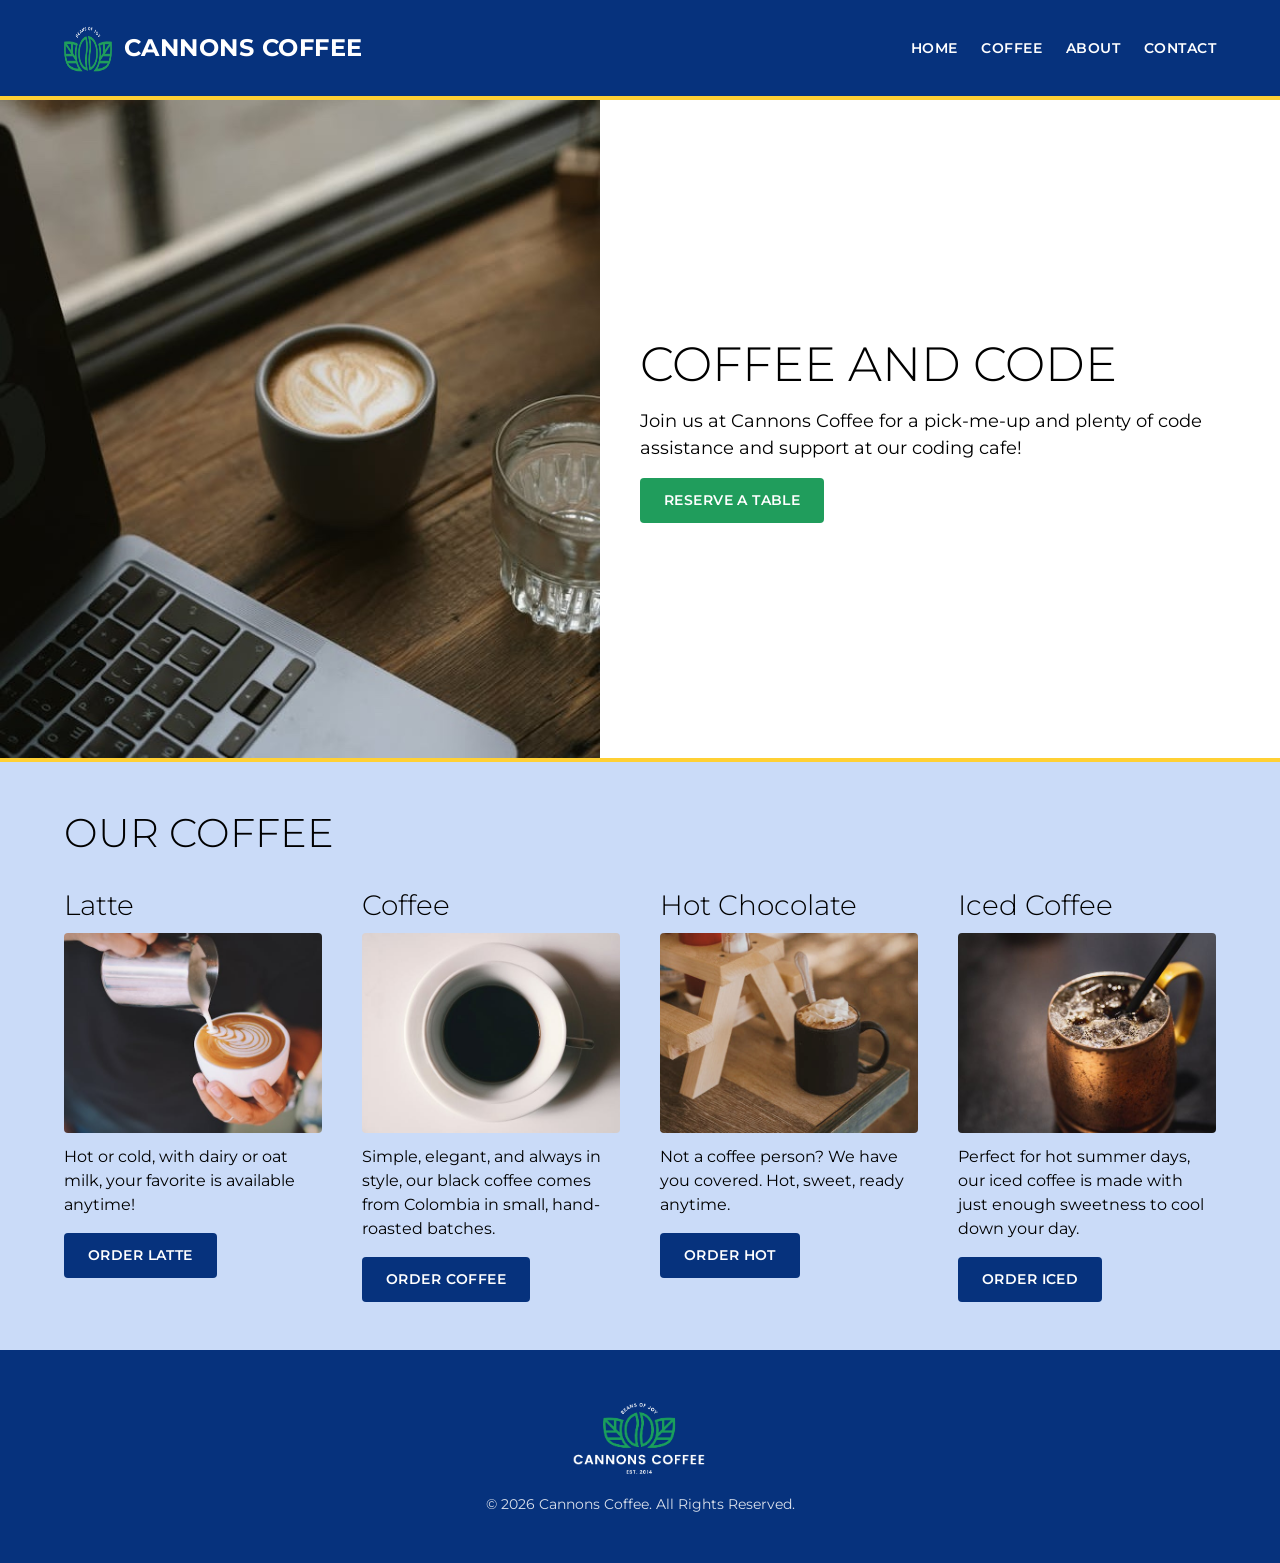
==== index.html @ 60fed218 "first commit" ====
<!DOCTYPE html>
<html lang="en">

<head>
    <meta charset="UTF-8" />
    <meta name="viewport" content="width=device-width, initial-scale=1.0" />
    <title>Cannons Coffee</title>
    <link rel="stylesheet" href="css/styles.css" />
</head>

<body>

    <!-- Header -->
    <header class="site-header">
        <div class="container site-header__inner">
            <a href="index.html" class="logo">
                <img src="images/logo-nav.png" alt="Cannons Coffee Logo, Beans of Joy" class="logo__img" />
                <span class="logo__text">CANNONS COFFEE</span>
            </a>
            <nav class="main-nav">
                <ul class="main-nav__list">
                    <li><a href="index.html">Home</a></li>
                    <li><a href="latte.html">Coffee</a></li>
                    <li><a href="https://konacoffeepurveyors.com/" target="_blank" rel="noopener">About</a></li>
                    <li><a href="mailto:mbelmodis88@gmail.com">Contact</a></li>
                </ul>
            </nav>
        </div>
    </header>

    <!-- Hero: "Coffee and Code" -->
    <section class="hero">
        <div class="hero__media">
            <img src="images/coffee-computer.jpg" alt="Laptop with a cup of coffee and a glass of water" />
        </div>
        <div class="hero__content">
            <h1>Coffee and Code</h1>
            <p>Join us at Cannons Coffee for a pick-me-up and plenty of code assistance and support at our coding cafe!
            </p>
            <a href="https://www.opentable.com/" target="_blank" rel="noopener" class="btn btn--green">Reserve a
                Table</a>
        </div>
    </section>

    <!-- Our Coffee -->
    <section class="our-coffee">
        <div class="container">
            <h2>Our Coffee</h2>

            <div class="coffee-grid">

                <article class="coffee-card">
                    <h3>Latte</h3>
                    <img src="images/latte.jpg" alt="Latte in a cup" />
                    <p>Hot or cold, with dairy or oat milk, your favorite is available anytime!</p>
                    <a href="https://www.starbucks.com/menu/drinks/hot-coffees/caffe-latte" target="_blank"
                        rel="noopener" class="btn btn--blue">Order Latte</a>
                </article>

                <article class="coffee-card">
                    <h3>Coffee</h3>
                    <img src="images/coffee.jpg" alt="Coffee in a cup" />
                    <p>Simple, elegant, and always in style, our black coffee comes from Colombia in small, hand-roasted
                        batches.</p>
                    <a href="https://www.starbucks.com/menu/drinks/hot-coffees/pike-place-roast" target="_blank"
                        rel="noopener" class="btn btn--blue">Order Coffee</a>
                </article>

                <article class="coffee-card">
                    <h3>Hot Chocolate</h3>
                    <img src="images/hotchoc.jpg" alt="Hot Chocolate in a cup with whipped cream" />
                    <p>Not a coffee person? We have you covered. Hot, sweet, ready anytime.</p>
                    <a href="https://www.starbucks.com/menu/drinks/hot-chocolates/hot-chocolate" target="_blank"
                        rel="noopener" class="btn btn--blue">Order Hot</a>
                </article>

                <article class="coffee-card">
                    <h3>Iced Coffee</h3>
                    <img src="images/iced.jpg" alt="Iced coffee in a mug with a straw" />
                    <p>Perfect for hot summer days, our iced coffee is made with just enough sweetness to cool down your
                        day.</p>
                    <a href="https://www.starbucks.com/menu/drinks/iced-coffee/iced-shaken-espresso" target="_blank"
                        rel="noopener" class="btn btn--blue">Order Iced</a>
                </article>

            </div>
        </div>
    </section>

    <!-- Footer -->
    <footer class="site-footer">
        <div class="container">
            <img src="images/logo-footer.png" alt="Cannons Coffee, Beans of Joy! Est. 2014" class="footer__logo" />
            <p class="footer__copy">&copy; 2026 Cannons Coffee. All Rights Reserved.</p>
        </div>
    </footer>

</body>

</html>
---- css/styles.css ----
/* ==========================================================================
   Cannons Coffee — Global Styles
   Task 3: Setup & Global Styles
   ========================================================================== */

/* --- Font import ---------------------------------------------------------
   Montserrat, weights 300 (headings) and 400/600 (body/buttons)
--------------------------------------------------------------------------- */
@import url('https://fonts.googleapis.com/css2?family=Montserrat:wght@300;400;500;600;700&display=swap');

/* --- CSS Reset -------------------------------------------------------------
   A lightweight reset so every browser starts from the same baseline
--------------------------------------------------------------------------- */
*,
*::before,
*::after {
    box-sizing: border-box;
    margin: 0;
    padding: 0;
}

html {
    -webkit-text-size-adjust: 100%;
}

img,
picture {
    display: block;
    max-width: 100%;
}

button {
    font: inherit;
    cursor: pointer;
    border: none;
    background: none;
}

a {
    text-decoration: none;
    color: inherit;
}

ul,
ol {
    list-style: none;
}

/* --- Brand Colors ----------------------------------------------------------
   Defined once as custom properties so every section pulls from
   the same source of truth. Matches the Cannons Coffee brand guide.
--------------------------------------------------------------------------- */
:root {
    --color-black: #000000;
    --color-catalina: #06327d;
    /* primary dark blue — header/footer */
    --color-bluetiful: #2b70e4;
    /* accent blue */
    --color-vegan: #209d5c;
    /* green — buttons like "Reserve a Table" */
    --color-sunglow: #ffd034;
    /* yellow — borders/accents */
    --color-white: #ffffff;
    --color-light-blue: #cadbf8;
    /* section background, e.g. "Our Coffee" */

    /* Breakpoints (for reference in comments; actual values used directly
     in media queries since CSS custom properties can't be used inside
     @media conditions) */
    --bp-mobile: 0px;
    /* 0 – 649px */
    --bp-tablet: 650px;
    /* 650px+ */
    --bp-desktop: 1000px;
    /* 1000px+ */
}

/* --- Base / Typography ------------------------------------------------- */
body {
    font-family: 'Montserrat', sans-serif;
    font-size: 1.125rem;
    /* body */
    line-height: 1.5;
    color: var(--color-black);
    background-color: var(--color-white);
}

h1 {
    font-size: 3rem;
    line-height: 1.1667;
    font-weight: 300;
    text-transform: uppercase;
    margin: 0;
    /* no margin, per brand guide */
}

h2 {
    font-size: 2.5rem;
    line-height: 1.1667;
    font-weight: 300;
    text-transform: uppercase;
}

h3 {
    font-size: 1.75rem;
    line-height: 1.1667;
    font-weight: 300;
}

p {
    font-size: 1.125rem;
    line-height: 1.5;
}

/* --- Layout helpers ------------------------------------------------------
   A reusable container to center and constrain content width.
   Add to as sections are built out in Task 4.
--------------------------------------------------------------------------- */
.container {
    width: 100%;
    max-width: 1200px;
    margin-inline: auto;
    padding-inline: 1.5rem;
}

/* --- Buttons ---------------------------------------------------------------
   Shared button styles; color variants layered on top per section
   (e.g. green "Reserve a Table", dark blue "Order ___")
--------------------------------------------------------------------------- */
.btn {
    display: inline-block;
    font-family: 'Montserrat', sans-serif;
    font-size: 0.875rem;
    font-weight: 600;
    text-transform: uppercase;
    letter-spacing: 0.03em;
    padding: 0.75rem 1.5rem;
    border-radius: 4px;
    color: var(--color-white);
}

.btn--green {
    background-color: var(--color-vegan);
}

.btn--blue {
    background-color: var(--color-catalina);
}

/* ==========================================================================
   Header
   ========================================================================== */
.site-header {
    background-color: var(--color-catalina);
    border-bottom: 4px solid var(--color-sunglow);
    color: var(--color-white);
    padding-block: 1.5rem;
}

.site-header__inner {
    display: flex;
    flex-direction: column;
    align-items: center;
    gap: 1rem;
}

.logo {
    display: flex;
    align-items: center;
    gap: 0.75rem;
    color: var(--color-white);
}

.logo__img {
    width: 48px;
    height: 48px;
}

.logo__text {
    font-size: 1.5rem;
    font-weight: 700;
    letter-spacing: 0.02em;
}

.main-nav__list {
    display: flex;
    gap: 1.5rem;
    font-size: 0.875rem;
    font-weight: 600;
    letter-spacing: 0.03em;
    text-transform: uppercase;
}

/* ==========================================================================
   Hero — "Coffee and Code"
   ========================================================================== */
.hero {
    display: flex;
    flex-direction: column;
    border-bottom: 4px solid var(--color-sunglow);
}

.hero__media img {
    width: 100%;
    height: 260px;
    object-fit: cover;
}

.hero__content {
    padding: 2rem 1.5rem;
    display: flex;
    flex-direction: column;
    align-items: flex-start;
    gap: 1rem;
}

.hero__content h1 {
    font-size: 2rem;
    /* scaled down from 3rem on mobile so it doesn't overwhelm */
}

/* ==========================================================================
   Our Coffee — cards
   ========================================================================== */
.our-coffee {
    background-color: var(--color-light-blue);
    padding-block: 3rem;
}

.our-coffee h2 {
    margin-bottom: 2rem;
}

.coffee-grid {
    display: grid;
    grid-template-columns: 1fr;
    /* mobile: single column */
    gap: 2.5rem;
}

.coffee-card h3 {
    margin-bottom: 0.75rem;
}

.coffee-card img {
    width: 100%;
    height: 200px;
    object-fit: cover;
    border-radius: 4px;
    margin-bottom: 0.75rem;
}

.coffee-card p {
    font-size: 1rem;
    margin-bottom: 1rem;
}

/* ==========================================================================
   Footer
   ========================================================================== */
.site-footer {
    background-color: var(--color-catalina);
    color: var(--color-white);
    text-align: center;
    padding-block: 3rem;
}

.footer__logo {
    margin-inline: auto;
    margin-bottom: 1rem;
    width: 140px;
}

.footer__copy {
    font-size: 0.875rem;
    opacity: 0.85;
}

/* ==========================================================================
   Breakpoints
   Mobile styles are the default (above). Use min-width media queries
   to layer on tablet and desktop adjustments — mobile-first approach.
   ========================================================================== */

/* Tablet: 650px and up */
@media (min-width: 650px) {
    .hero {
        flex-direction: row;
    }

    .hero__media,
    .hero__content {
        flex: 1;
    }

    .hero__media img {
        height: 100%;
    }

    .hero__content {
        justify-content: center;
        padding: 2.5rem;
    }

    .coffee-grid {
        grid-template-columns: 1fr 1fr;
        /* 2x2 */
    }
}

/* Desktop: 1000px and up */
@media (min-width: 1000px) {
    .site-header__inner {
        flex-direction: row;
        justify-content: space-between;
    }

    .hero__content h1 {
        font-size: 3rem;
        /* full brand-guide size at desktop */
    }

    .coffee-grid {
        grid-template-columns: repeat(4, 1fr);
        /* single row of 4 */
    }
}
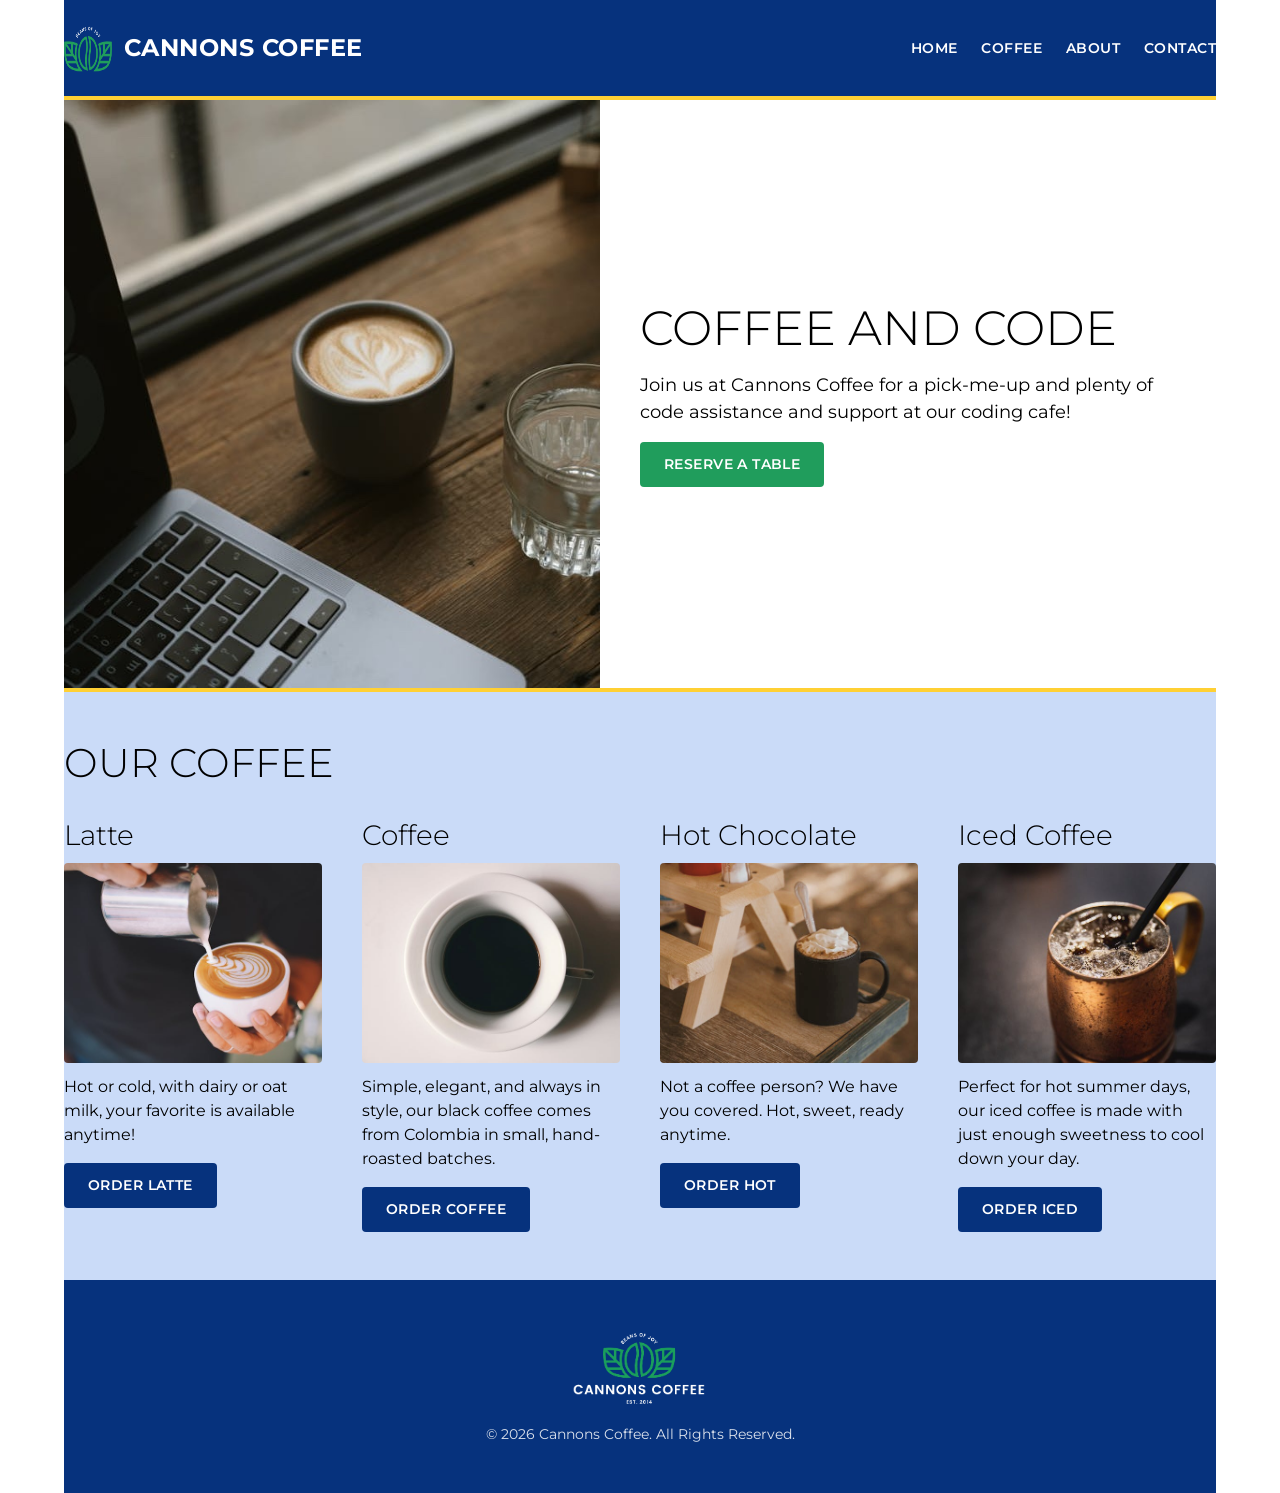
==== commit 5c976ec7: "first commit" ====
--- a/index.html
+++ b/index.html
@@ -5,46 +5,46 @@
     <meta charset="UTF-8" />
     <meta name="viewport" content="width=device-width, initial-scale=1.0" />
     <title>Cannons Coffee</title>
-    <link rel="stylesheet" href="css/styles.css" />
+    <link rel="stylesheet" href="css/style.css" />
 </head>
 
 <body>
+    <div class="container">
 
-    <!-- Header -->
-    <header class="site-header">
-        <div class="container site-header__inner">
-            <a href="index.html" class="logo">
-                <img src="images/logo-nav.png" alt="Cannons Coffee Logo, Beans of Joy" class="logo__img" />
-                <span class="logo__text">CANNONS COFFEE</span>
-            </a>
-            <nav class="main-nav">
-                <ul class="main-nav__list">
-                    <li><a href="index.html">Home</a></li>
-                    <li><a href="latte.html">Coffee</a></li>
-                    <li><a href="https://konacoffeepurveyors.com/" target="_blank" rel="noopener">About</a></li>
-                    <li><a href="mailto:mbelmodis88@gmail.com">Contact</a></li>
-                </ul>
-            </nav>
-        </div>
-    </header>
+        <!-- Header -->
+        <header class="site-header">
+            <div class="site-header__inner">
+                <a href="index.html" class="logo">
+                    <img src="images/logo-nav.png" alt="Cannons Coffee Logo, Beans of Joy" class="logo__img" />
+                    <span class="logo__text">CANNONS COFFEE</span>
+                </a>
+                <nav class="main-nav">
+                    <ul class="main-nav__list">
+                        <li><a href="index.html">Home</a></li>
+                        <li><a href="latte.html">Coffee</a></li>
+                        <li><a href="https://konacoffeepurveyors.com/" target="_blank" rel="noopener">About</a></li>
+                        <li><a href="mailto:mbelmodis88@gmail.com">Contact</a></li>
+                    </ul>
+                </nav>
+            </div>
+        </header>
 
-    <!-- Hero: "Coffee and Code" -->
-    <section class="hero">
-        <div class="hero__media">
-            <img src="images/coffee-computer.jpg" alt="Laptop with a cup of coffee and a glass of water" />
-        </div>
-        <div class="hero__content">
-            <h1>Coffee and Code</h1>
-            <p>Join us at Cannons Coffee for a pick-me-up and plenty of code assistance and support at our coding cafe!
-            </p>
-            <a href="https://www.opentable.com/" target="_blank" rel="noopener" class="btn btn--green">Reserve a
-                Table</a>
-        </div>
-    </section>
+        <!-- Hero: "Coffee and Code" -->
+        <section class="hero">
+            <div class="hero__media">
+                <img src="images/coffee-computer.jpg" alt="Laptop with a cup of coffee and a glass of water" />
+            </div>
+            <div class="hero__content">
+                <h1>Coffee and Code</h1>
+                <p>Join us at Cannons Coffee for a pick-me-up and plenty of code assistance and support at our coding
+                    cafe!</p>
+                <a href="https://www.opentable.com/" target="_blank" rel="noopener" class="btn btn--green">Reserve a
+                    Table</a>
+            </div>
+        </section>
 
-    <!-- Our Coffee -->
-    <section class="our-coffee">
-        <div class="container">
+        <!-- Our Coffee -->
+        <section class="our-coffee">
             <h2>Our Coffee</h2>
 
             <div class="coffee-grid">
@@ -84,17 +84,15 @@
                 </article>
 
             </div>
-        </div>
-    </section>
+        </section>
 
-    <!-- Footer -->
-    <footer class="site-footer">
-        <div class="container">
+        <!-- Footer -->
+        <footer class="site-footer">
             <img src="images/logo-footer.png" alt="Cannons Coffee, Beans of Joy! Est. 2014" class="footer__logo" />
             <p class="footer__copy">&copy; 2026 Cannons Coffee. All Rights Reserved.</p>
-        </div>
-    </footer>
+        </footer>
 
+    </div>
 </body>
 
 </html>
--- a/css/style.css
+++ b/css/style.css
@@ -0,0 +1,327 @@
+/* ==========================================================================
+   Cannons Coffee — Global Styles
+   Task 3: Setup & Global Styles
+   ========================================================================== */
+
+/* --- Font import ---------------------------------------------------------
+   Montserrat, weights 300 (headings) and 400/600 (body/buttons)
+--------------------------------------------------------------------------- */
+@import url('https://fonts.googleapis.com/css2?family=Montserrat:wght@300;400;500;600;700&display=swap');
+
+/* --- CSS Reset -------------------------------------------------------------
+   A lightweight reset so every browser starts from the same baseline
+--------------------------------------------------------------------------- */
+*,
+*::before,
+*::after {
+    box-sizing: border-box;
+    margin: 0;
+    padding: 0;
+}
+
+html {
+    -webkit-text-size-adjust: 100%;
+}
+
+img,
+picture {
+    display: block;
+    max-width: 100%;
+}
+
+button {
+    font: inherit;
+    cursor: pointer;
+    border: none;
+    background: none;
+}
+
+a {
+    text-decoration: none;
+    color: inherit;
+}
+
+ul,
+ol {
+    list-style: none;
+}
+
+/* --- Brand Colors ----------------------------------------------------------
+   Defined once as custom properties so every section pulls from
+   the same source of truth. Matches the Cannons Coffee brand guide.
+--------------------------------------------------------------------------- */
+:root {
+    --color-black: #000000;
+    --color-catalina: #06327d;
+    /* primary dark blue — header/footer */
+    --color-bluetiful: #2b70e4;
+    /* accent blue */
+    --color-vegan: #209d5c;
+    /* green — buttons like "Reserve a Table" */
+    --color-sunglow: #ffd034;
+    /* yellow — borders/accents */
+    --color-white: #ffffff;
+    --color-light-blue: #cadbf8;
+    /* section background, e.g. "Our Coffee" */
+
+    /* Breakpoints (for reference in comments; actual values used directly
+     in media queries since CSS custom properties can't be used inside
+     @media conditions) */
+    --bp-mobile: 0px;
+    /* 0 – 649px */
+    --bp-tablet: 650px;
+    /* 650px+ */
+    --bp-desktop: 1000px;
+    /* 1000px+ */
+}
+
+/* --- Base / Typography ------------------------------------------------- */
+body {
+    font-family: 'Montserrat', sans-serif;
+    font-size: 1.125rem;
+    /* body */
+    line-height: 1.5;
+    color: var(--color-black);
+    background-color: var(--color-white);
+}
+
+h1 {
+    font-size: 3rem;
+    line-height: 1.1667;
+    font-weight: 300;
+    text-transform: uppercase;
+    margin: 0;
+    /* no margin, per brand guide */
+}
+
+h2 {
+    font-size: 2.5rem;
+    line-height: 1.1667;
+    font-weight: 300;
+    text-transform: uppercase;
+}
+
+h3 {
+    font-size: 1.75rem;
+    line-height: 1.1667;
+    font-weight: 300;
+}
+
+p {
+    font-size: 1.125rem;
+    line-height: 1.5;
+}
+
+/* --- Layout helpers ------------------------------------------------------
+   A reusable container to center and constrain content width.
+   Add to as sections are built out in Task 4.
+--------------------------------------------------------------------------- */
+.container {
+    width: 100%;
+    max-width: 1200px;
+    margin-inline: auto;
+    padding-inline: 1.5rem;
+}
+
+/* --- Buttons ---------------------------------------------------------------
+   Shared button styles; color variants layered on top per section
+   (e.g. green "Reserve a Table", dark blue "Order ___")
+--------------------------------------------------------------------------- */
+.btn {
+    display: inline-block;
+    font-family: 'Montserrat', sans-serif;
+    font-size: 0.875rem;
+    font-weight: 600;
+    text-transform: uppercase;
+    letter-spacing: 0.03em;
+    padding: 0.75rem 1.5rem;
+    border-radius: 4px;
+    color: var(--color-white);
+}
+
+.btn--green {
+    background-color: var(--color-vegan);
+}
+
+.btn--blue {
+    background-color: var(--color-catalina);
+}
+
+/* ==========================================================================
+   Header
+   ========================================================================== */
+.site-header {
+    background-color: var(--color-catalina);
+    border-bottom: 4px solid var(--color-sunglow);
+    color: var(--color-white);
+    padding-block: 1.5rem;
+}
+
+.site-header__inner {
+    display: flex;
+    flex-direction: column;
+    align-items: center;
+    gap: 1rem;
+}
+
+.logo {
+    display: flex;
+    align-items: center;
+    gap: 0.75rem;
+    color: var(--color-white);
+}
+
+.logo__img {
+    width: 48px;
+    height: 48px;
+}
+
+.logo__text {
+    font-size: 1.5rem;
+    font-weight: 700;
+    letter-spacing: 0.02em;
+}
+
+.main-nav__list {
+    display: flex;
+    gap: 1.5rem;
+    font-size: 0.875rem;
+    font-weight: 600;
+    letter-spacing: 0.03em;
+    text-transform: uppercase;
+}
+
+/* ==========================================================================
+   Hero — "Coffee and Code"
+   ========================================================================== */
+.hero {
+    display: flex;
+    flex-direction: column;
+    border-bottom: 4px solid var(--color-sunglow);
+}
+
+.hero__media img {
+    width: 100%;
+    height: 260px;
+    object-fit: cover;
+}
+
+.hero__content {
+    padding: 2rem 1.5rem;
+    display: flex;
+    flex-direction: column;
+    align-items: flex-start;
+    gap: 1rem;
+}
+
+.hero__content h1 {
+    font-size: 2rem;
+    /* scaled down from 3rem on mobile so it doesn't overwhelm */
+}
+
+/* ==========================================================================
+   Our Coffee — cards
+   ========================================================================== */
+.our-coffee {
+    background-color: var(--color-light-blue);
+    padding-block: 3rem;
+}
+
+.our-coffee h2 {
+    margin-bottom: 2rem;
+}
+
+.coffee-grid {
+    display: grid;
+    grid-template-columns: 1fr;
+    /* mobile: single column */
+    gap: 2.5rem;
+}
+
+.coffee-card h3 {
+    margin-bottom: 0.75rem;
+}
+
+.coffee-card img {
+    width: 100%;
+    height: 200px;
+    object-fit: cover;
+    border-radius: 4px;
+    margin-bottom: 0.75rem;
+}
+
+.coffee-card p {
+    font-size: 1rem;
+    margin-bottom: 1rem;
+}
+
+/* ==========================================================================
+   Footer
+   ========================================================================== */
+.site-footer {
+    background-color: var(--color-catalina);
+    color: var(--color-white);
+    text-align: center;
+    padding-block: 3rem;
+}
+
+.footer__logo {
+    margin-inline: auto;
+    margin-bottom: 1rem;
+    width: 140px;
+}
+
+.footer__copy {
+    font-size: 0.875rem;
+    opacity: 0.85;
+}
+
+/* ==========================================================================
+   Breakpoints
+   Mobile styles are the default (above). Use min-width media queries
+   to layer on tablet and desktop adjustments — mobile-first approach.
+   ========================================================================== */
+
+/* Tablet: 650px and up */
+@media (min-width: 650px) {
+    .hero {
+        flex-direction: row;
+    }
+
+    .hero__media,
+    .hero__content {
+        flex: 1;
+    }
+
+    .hero__media img {
+        height: 100%;
+    }
+
+    .hero__content {
+        justify-content: center;
+        padding: 2.5rem;
+    }
+
+    .coffee-grid {
+        grid-template-columns: 1fr 1fr;
+        /* 2x2 */
+    }
+}
+
+/* Desktop: 1000px and up */
+@media (min-width: 1000px) {
+    .site-header__inner {
+        flex-direction: row;
+        justify-content: space-between;
+    }
+
+    .hero__content h1 {
+        font-size: 3rem;
+        /* full brand-guide size at desktop */
+    }
+
+    .coffee-grid {
+        grid-template-columns: repeat(4, 1fr);
+        /* single row of 4 */
+    }
+}
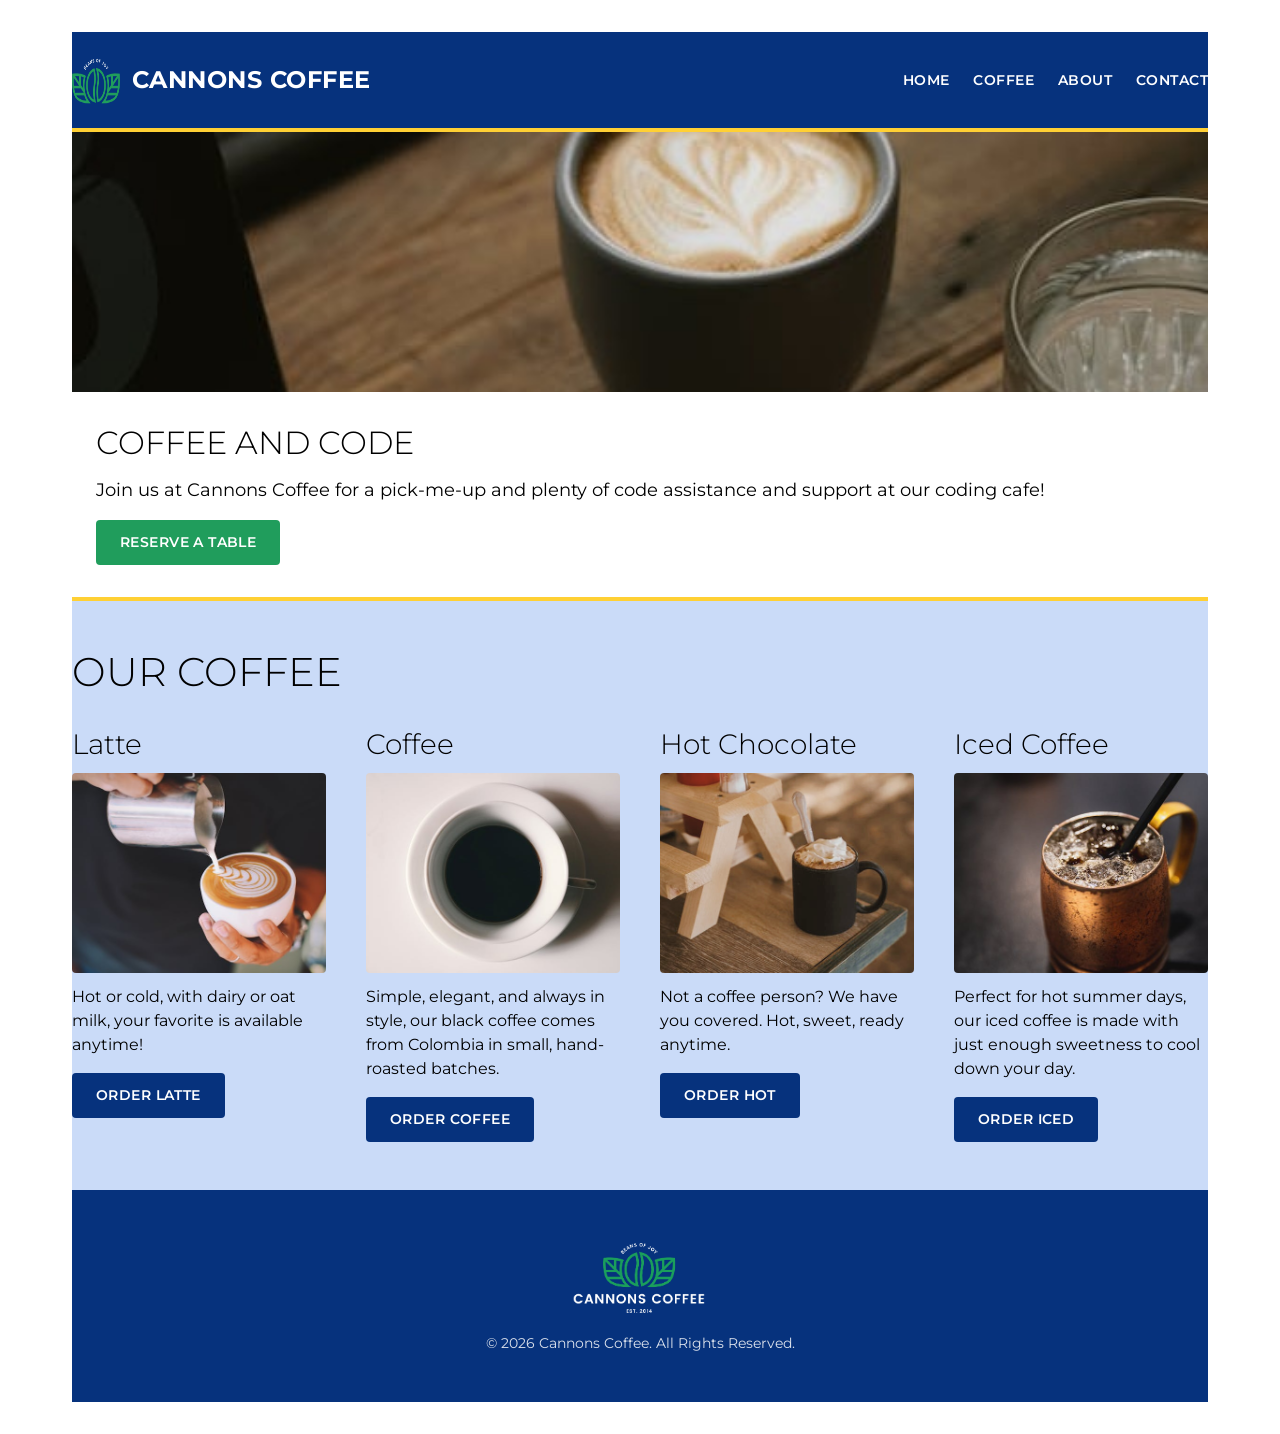
==== commit 277df98c: "first commit" ====
--- a/index.html
+++ b/index.html
@@ -30,11 +30,11 @@
         </header>
 
         <!-- Hero: "Coffee and Code" -->
-        <section class="hero">
-            <div class="hero__media">
+        <section class="coffee">
+            <div class="coffee__media">
                 <img src="images/coffee-computer.jpg" alt="Laptop with a cup of coffee and a glass of water" />
             </div>
-            <div class="hero__content">
+            <div class="coffee__content">
                 <h1>Coffee and Code</h1>
                 <p>Join us at Cannons Coffee for a pick-me-up and plenty of code assistance and support at our coding
                     cafe!</p>
--- a/css/style.css
+++ b/css/style.css
@@ -1,16 +1,6 @@
-/* ==========================================================================
-   Cannons Coffee — Global Styles
-   Task 3: Setup & Global Styles
-   ========================================================================== */
-
-/* --- Font import ---------------------------------------------------------
-   Montserrat, weights 300 (headings) and 400/600 (body/buttons)
---------------------------------------------------------------------------- */
 @import url('https://fonts.googleapis.com/css2?family=Montserrat:wght@300;400;500;600;700&display=swap');
 
-/* --- CSS Reset -------------------------------------------------------------
-   A lightweight reset so every browser starts from the same baseline
---------------------------------------------------------------------------- */
+
 *,
 *::before,
 *::after {
@@ -46,10 +36,6 @@
     list-style: none;
 }
 
-/* --- Brand Colors ----------------------------------------------------------
-   Defined once as custom properties so every section pulls from
-   the same source of truth. Matches the Cannons Coffee brand guide.
---------------------------------------------------------------------------- */
 :root {
     --color-black: #000000;
     --color-catalina: #06327d;
@@ -64,9 +50,7 @@
     --color-light-blue: #cadbf8;
     /* section background, e.g. "Our Coffee" */
 
-    /* Breakpoints (for reference in comments; actual values used directly
-     in media queries since CSS custom properties can't be used inside
-     @media conditions) */
+    /* Breakpoints */
     --bp-mobile: 0px;
     /* 0 – 649px */
     --bp-tablet: 650px;
@@ -75,7 +59,7 @@
     /* 1000px+ */
 }
 
-/* --- Base / Typography ------------------------------------------------- */
+
 body {
     font-family: 'Montserrat', sans-serif;
     font-size: 1.125rem;
@@ -91,7 +75,7 @@
     font-weight: 300;
     text-transform: uppercase;
     margin: 0;
-    /* no margin, per brand guide */
+ 
 }
 
 h2 {
@@ -112,21 +96,15 @@
     line-height: 1.5;
 }
 
-/* --- Layout helpers ------------------------------------------------------
-   A reusable container to center and constrain content width.
-   Add to as sections are built out in Task 4.
---------------------------------------------------------------------------- */
+
 .container {
     width: 100%;
     max-width: 1200px;
     margin-inline: auto;
-    padding-inline: 1.5rem;
-}
-
-/* --- Buttons ---------------------------------------------------------------
-   Shared button styles; color variants layered on top per section
-   (e.g. green "Reserve a Table", dark blue "Order ___")
---------------------------------------------------------------------------- */
+    padding: 2rem;
+}
+
+
 .btn {
     display: inline-block;
     font-family: 'Montserrat', sans-serif;
@@ -147,9 +125,7 @@
     background-color: var(--color-catalina);
 }
 
-/* ==========================================================================
-   Header
-   ========================================================================== */
+
 .site-header {
     background-color: var(--color-catalina);
     border-bottom: 4px solid var(--color-sunglow);
@@ -191,22 +167,20 @@
     text-transform: uppercase;
 }
 
-/* ==========================================================================
-   Hero — "Coffee and Code"
-   ========================================================================== */
-.hero {
+
+.coffee {
     display: flex;
     flex-direction: column;
     border-bottom: 4px solid var(--color-sunglow);
 }
 
-.hero__media img {
+.coffee__media img {
     width: 100%;
     height: 260px;
     object-fit: cover;
 }
 
-.hero__content {
+.coffee__content {
     padding: 2rem 1.5rem;
     display: flex;
     flex-direction: column;
@@ -214,14 +188,44 @@
     gap: 1rem;
 }
 
-.hero__content h1 {
+.coffee__content h1 {
     font-size: 2rem;
     /* scaled down from 3rem on mobile so it doesn't overwhelm */
 }
 
-/* ==========================================================================
-   Our Coffee — cards
-   ========================================================================== */
+
+.product {
+    display: flex;
+    flex-direction: row;
+    border-bottom: 4px solid var(--color-sunglow);
+}
+
+.product__media {
+    flex: 1;
+}
+
+.product__media img {
+    width: 100%;
+    height: 100%;
+    min-height: 220px;
+    object-fit: cover;
+}
+
+.product__content {
+    flex: 1;
+    display: flex;
+    flex-direction: column;
+    justify-content: center;
+    gap: 1rem;
+    padding: 1.5rem;
+}
+
+.product__content h1 {
+    font-size: 1.75rem;
+    /* scaled down on mobile so it fits beside the image */
+}
+
+
 .our-coffee {
     background-color: var(--color-light-blue);
     padding-block: 3rem;
@@ -255,9 +259,7 @@
     margin-bottom: 1rem;
 }
 
-/* ==========================================================================
-   Footer
-   ========================================================================== */
+
 .site-footer {
     background-color: var(--color-catalina);
     color: var(--color-white);
@@ -276,11 +278,7 @@
     opacity: 0.85;
 }
 
-/* ==========================================================================
-   Breakpoints
-   Mobile styles are the default (above). Use min-width media queries
-   to layer on tablet and desktop adjustments — mobile-first approach.
-   ========================================================================== */
+
 
 /* Tablet: 650px and up */
 @media (min-width: 650px) {
@@ -315,9 +313,14 @@
         justify-content: space-between;
     }
 
-    .hero__content h1 {
+    .hero__content h1,
+    .product__content h1 {
         font-size: 3rem;
         /* full brand-guide size at desktop */
+    }
+
+    .product__content {
+        padding: 2.5rem;
     }
 
     .coffee-grid {
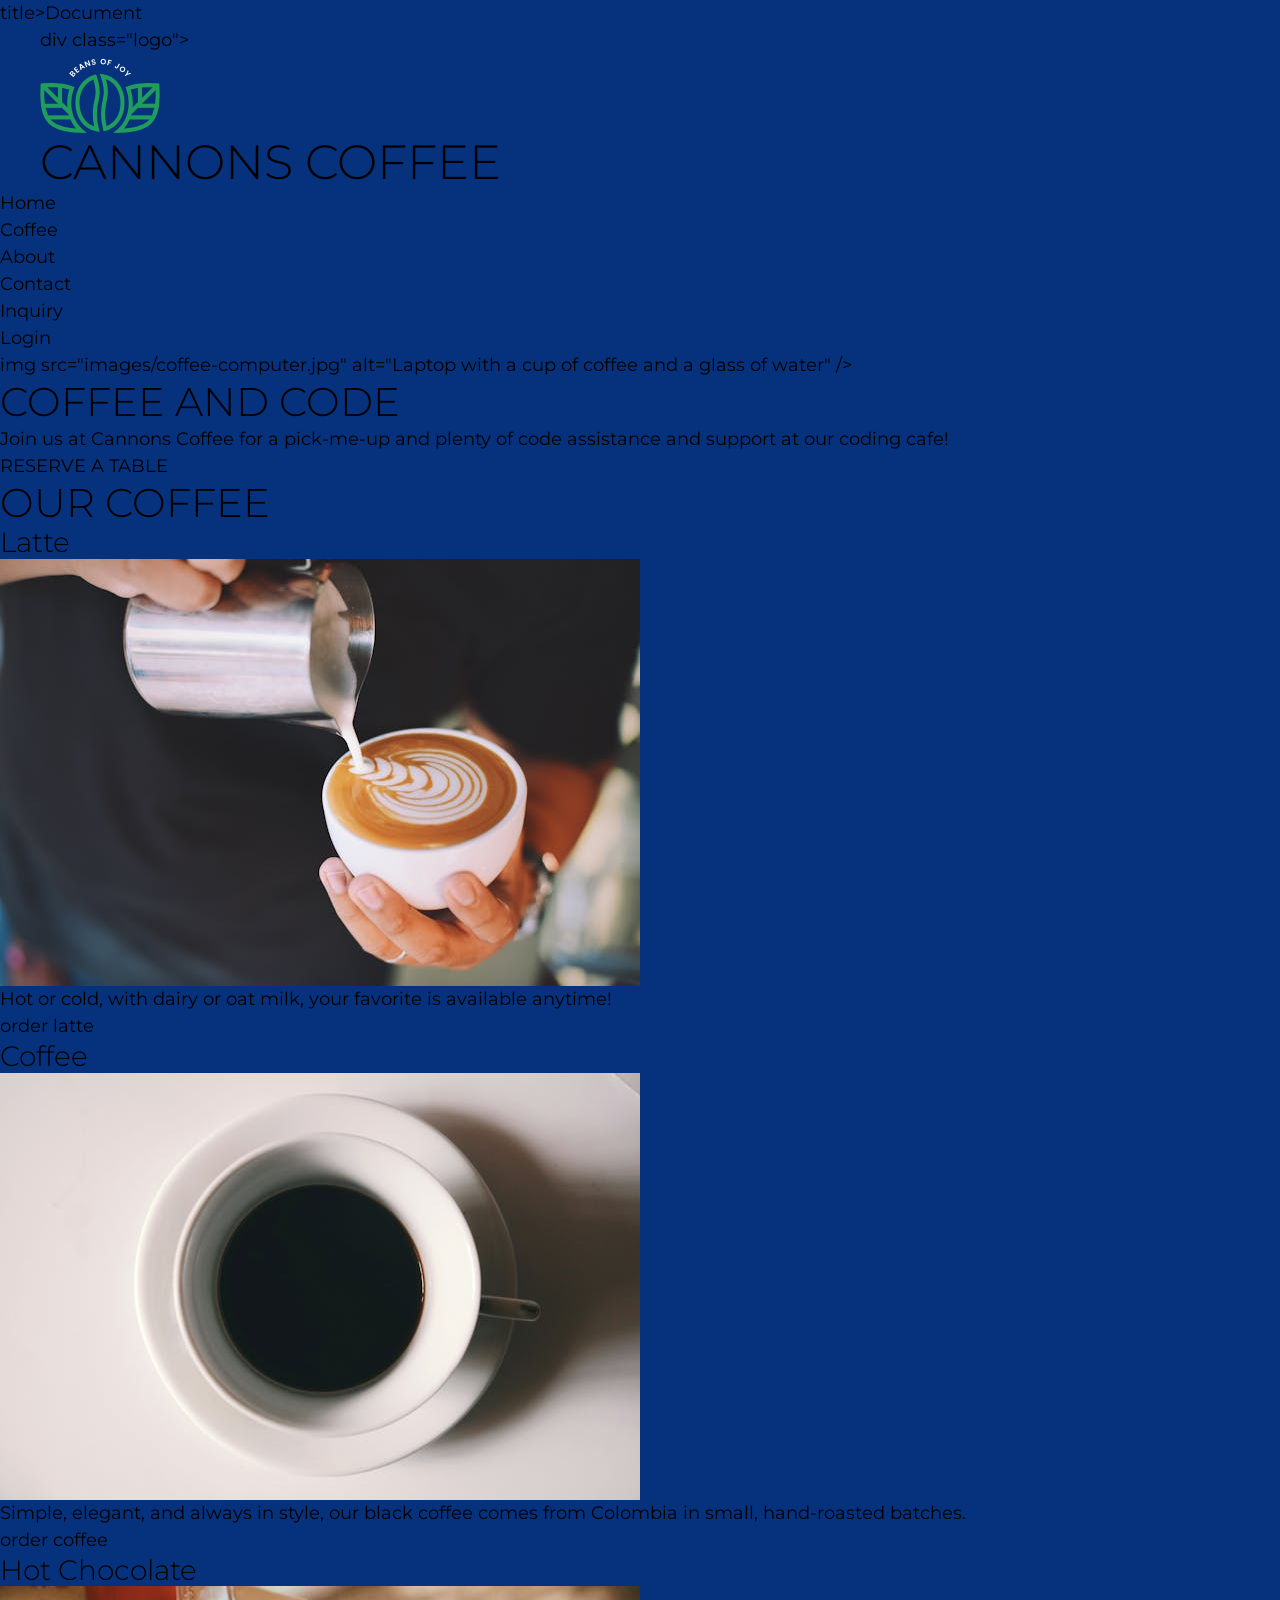
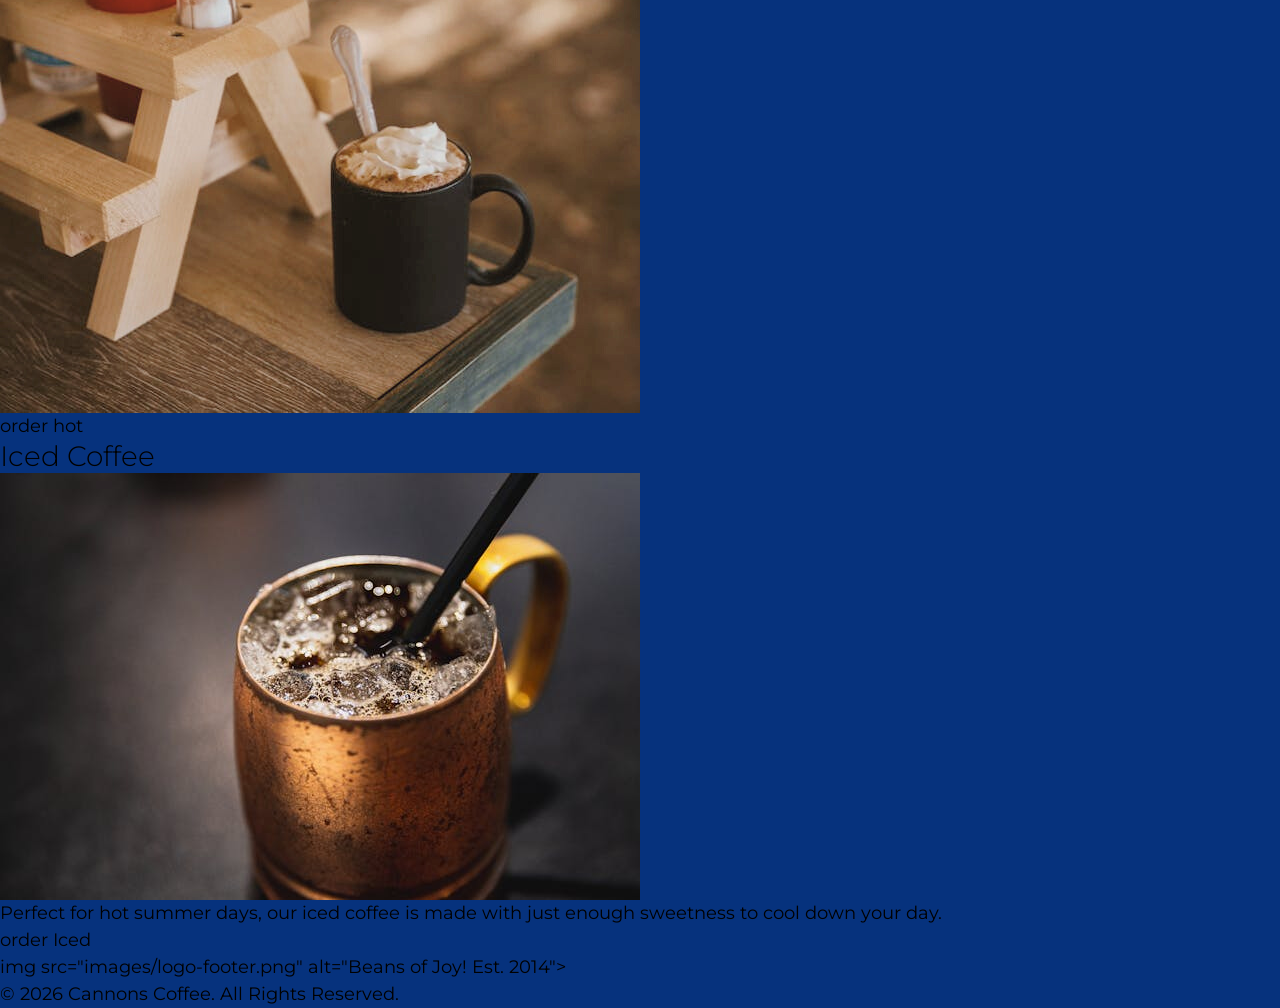
==== commit ce04f220: "first commit" ====
--- a/index.html
+++ b/index.html
@@ -2,97 +2,99 @@
 <html lang="en">
 
 <head>
-    <meta charset="UTF-8" />
-    <meta name="viewport" content="width=device-width, initial-scale=1.0" />
-    <title>Cannons Coffee</title>
-    <link rel="stylesheet" href="css/style.css" />
+   
+    <meta charset="UTF-8">
+   
+    <meta name="viewport" content="width=device-width, initial-scale=1.0">
+   title>Document</title>
+   
+    <link rel="stylesheet" href="css/style.css">
 </head>
 
 <body>
-    <div class="container">
+   <div class="container">
 
-        <!-- Header -->
-        <header class="site-header">
-            <div class="site-header__inner">
-                <a href="index.html" class="logo">
-                    <img src="images/logo-nav.png" alt="Cannons Coffee Logo, Beans of Joy" class="logo__img" />
-                    <span class="logo__text">CANNONS COFFEE</span>
-                </a>
-                <nav class="main-nav">
-                    <ul class="main-nav__list">
-                        <li><a href="index.html">Home</a></li>
-                        <li><a href="latte.html">Coffee</a></li>
-                        <li><a href="https://konacoffeepurveyors.com/" target="_blank" rel="noopener">About</a></li>
-                        <li><a href="mailto:mbelmodis88@gmail.com">Contact</a></li>
-                    </ul>
+       <header>
+           div class="logo">
+                <img src="images/logo-nav.png" alt="Cannons Coffee Logo, Beans of Joy">
+
+                <h1>CANNONS COFFEE</h1>
+               </div>
+            <nav>
+              <ul>
+                    <li><a href="index.html">Home</a></li>
+                    <li><a href="latte.html">Coffee</a></li>
+                   <li><a href="https://konacoffeepurveyors.com/" target="_blank">About</a></li>
+                   <li><a href="mailto:mbelmodis88@gmail.com" target="_blank">Contact</a></li>
+                    <li><a href="inquiry.html">Inquiry</a></li>
+                    <li><a href="login.html">Login</a></li>
+                   </ul>
                 </nav>
+
+           </header>
+
+    <main>
+           <div class="grid1">
+               img src="images/coffee-computer.jpg"
+                    alt="Laptop with a cup of coffee and a glass of water" />
+                <div class="gridtext">
+                   <h2>coffee and code</h2>
+                    <p>Join us at Cannons Coffee for a pick-me-up and plenty of code assistance and support at
+                        our coding cafe! </p>
+                    <p><a href="https://www.google.com/?zx=1784225385060" target="_blank" class="button">RESERVE
+                            A TABLE</a></p>
+                   </div>
             </div>
-        </header>
+            <div class="grid2">
+                <h2>OUR COFFEE</h2>
+                <div class="cards">
 
-        <!-- Hero: "Coffee and Code" -->
-        <section class="coffee">
-            <div class="coffee__media">
-                <img src="images/coffee-computer.jpg" alt="Laptop with a cup of coffee and a glass of water" />
-            </div>
-            <div class="coffee__content">
-                <h1>Coffee and Code</h1>
-                <p>Join us at Cannons Coffee for a pick-me-up and plenty of code assistance and support at our coding
-                    cafe!</p>
-                <a href="https://www.opentable.com/" target="_blank" rel="noopener" class="btn btn--green">Reserve a
-                    Table</a>
-            </div>
-        </section>
+                    <div class="card1">
+                       <h3>Latte</h3>
+                        <img src="images/latte.jpg" alt="coffee-latte" />
+                      <p>Hot or cold, with dairy or oat milk, your favorite is available anytime!</p>
+                      <p><a href="latte.html" target="_blank" class="button2">order latte</a></p>
+                   </div>
 
-        <!-- Our Coffee -->
-        <section class="our-coffee">
-            <h2>Our Coffee</h2>
+                   <div class="card2">
+                       <h3>Coffee</h3>
+                       <img src="images/coffee.jpg" alt="coffe in a cup" />
+                       <p>Simple, elegant, and always in style, our black coffee comes from Colombia in small,
+                            hand-roasted batches.</p>
+                        <p><a href="https://www.google.com/?zx=1784225385060" target="_blank"
+                                class="button2">order coffee</a></p>
+                        </div>
 
-            <div class="coffee-grid">
+                   <div class="card3">
+                       <h3>Hot Chocolate</h3>
+                        <img src="images/hotchoc.jpg" alt="Hot chocolate in a cup with whipped cream" />
+                       <p><a href="https://www.google.com/?zx=1784225385060" target="_blank"
+                                class="button2">order hot</a></p>
+                       </div>
 
-                <article class="coffee-card">
-                    <h3>Latte</h3>
-                    <img src="images/latte.jpg" alt="Latte in a cup" />
-                    <p>Hot or cold, with dairy or oat milk, your favorite is available anytime!</p>
-                    <a href="https://www.starbucks.com/menu/drinks/hot-coffees/caffe-latte" target="_blank"
-                        rel="noopener" class="btn btn--blue">Order Latte</a>
-                </article>
+                   <div class="card4">
+                       <h3>Iced Coffee</h3>
+                        <img src="images/iced.jpg" alt="Iced Coffee in a mug with straw" />
+                       <p>Perfect for hot summer days, our iced coffee is made with just enough sweetness to
+                            cool down your day.</p>
+                      <p><a href="https://www.google.com/?zx=1784225385060" target="_blank"
+                                class="button2">order Iced</a></p>
+                       </div>
 
-                <article class="coffee-card">
-                    <h3>Coffee</h3>
-                    <img src="images/coffee.jpg" alt="Coffee in a cup" />
-                    <p>Simple, elegant, and always in style, our black coffee comes from Colombia in small, hand-roasted
-                        batches.</p>
-                    <a href="https://www.starbucks.com/menu/drinks/hot-coffees/pike-place-roast" target="_blank"
-                        rel="noopener" class="btn btn--blue">Order Coffee</a>
-                </article>
 
-                <article class="coffee-card">
-                    <h3>Hot Chocolate</h3>
-                    <img src="images/hotchoc.jpg" alt="Hot Chocolate in a cup with whipped cream" />
-                    <p>Not a coffee person? We have you covered. Hot, sweet, ready anytime.</p>
-                    <a href="https://www.starbucks.com/menu/drinks/hot-chocolates/hot-chocolate" target="_blank"
-                        rel="noopener" class="btn btn--blue">Order Hot</a>
-                </article>
 
-                <article class="coffee-card">
-                    <h3>Iced Coffee</h3>
-                    <img src="images/iced.jpg" alt="Iced coffee in a mug with a straw" />
-                    <p>Perfect for hot summer days, our iced coffee is made with just enough sweetness to cool down your
-                        day.</p>
-                    <a href="https://www.starbucks.com/menu/drinks/iced-coffee/iced-shaken-espresso" target="_blank"
-                        rel="noopener" class="btn btn--blue">Order Iced</a>
-                </article>
+                    </div>
+                </div>
 
-            </div>
-        </section>
+          </main>
+<div>
+       <footer>
+            img src="images/logo-footer.png" alt="Beans of Joy! Est. 2014">
+            <p>&copy; 2026 Cannons Coffee. All Rights Reserved.</p>
+       </footer>
 
-        <!-- Footer -->
-        <footer class="site-footer">
-            <img src="images/logo-footer.png" alt="Cannons Coffee, Beans of Joy! Est. 2014" class="footer__logo" />
-            <p class="footer__copy">&copy; 2026 Cannons Coffee. All Rights Reserved.</p>
-        </footer>
+       </div>
 
-    </div>
 </body>
 
 </html>
--- a/css/style.css
+++ b/css/style.css
@@ -66,7 +66,7 @@
     /* body */
     line-height: 1.5;
     color: var(--color-black);
-    background-color: var(--color-white);
+    background-color: var(--color-catalina);
 }
 
 h1 {
@@ -101,7 +101,6 @@
     width: 100%;
     max-width: 1200px;
     margin-inline: auto;
-    padding: 2rem;
 }
 
 
@@ -119,6 +118,7 @@
 
 .btn--green {
     background-color: var(--color-vegan);
+    
 }
 
 .btn--blue {
@@ -171,7 +171,8 @@
 .coffee {
     display: flex;
     flex-direction: column;
-    border-bottom: 4px solid var(--color-sunglow);
+    
+    background-color: var(--color-white);
 }
 
 .coffee__media img {
@@ -198,6 +199,7 @@
     display: flex;
     flex-direction: row;
     border-bottom: 4px solid var(--color-sunglow);
+    background-color: var(--color-white);
 }
 
 .product__media {
@@ -216,6 +218,7 @@
     display: flex;
     flex-direction: column;
     justify-content: center;
+    align-items: flex-start;
     gap: 1rem;
     padding: 1.5rem;
 }
@@ -229,6 +232,7 @@
 .our-coffee {
     background-color: var(--color-light-blue);
     padding-block: 3rem;
+    border-bottom: 4px solid var(--color-sunglow);
 }
 
 .our-coffee h2 {
@@ -282,20 +286,20 @@
 
 /* Tablet: 650px and up */
 @media (min-width: 650px) {
-    .hero {
+    .coffee{
         flex-direction: row;
     }
 
-    .hero__media,
-    .hero__content {
+    .coffee__media,
+    .coffee__content {
         flex: 1;
     }
 
-    .hero__media img {
+    .coffee__media img {
         height: 100%;
     }
 
-    .hero__content {
+    .coffee__content {
         justify-content: center;
         padding: 2.5rem;
     }
@@ -308,12 +312,7 @@
 
 /* Desktop: 1000px and up */
 @media (min-width: 1000px) {
-    .site-header__inner {
-        flex-direction: row;
-        justify-content: space-between;
-    }
-
-    .hero__content h1,
+    .coffee__content h1,
     .product__content h1 {
         font-size: 3rem;
         /* full brand-guide size at desktop */
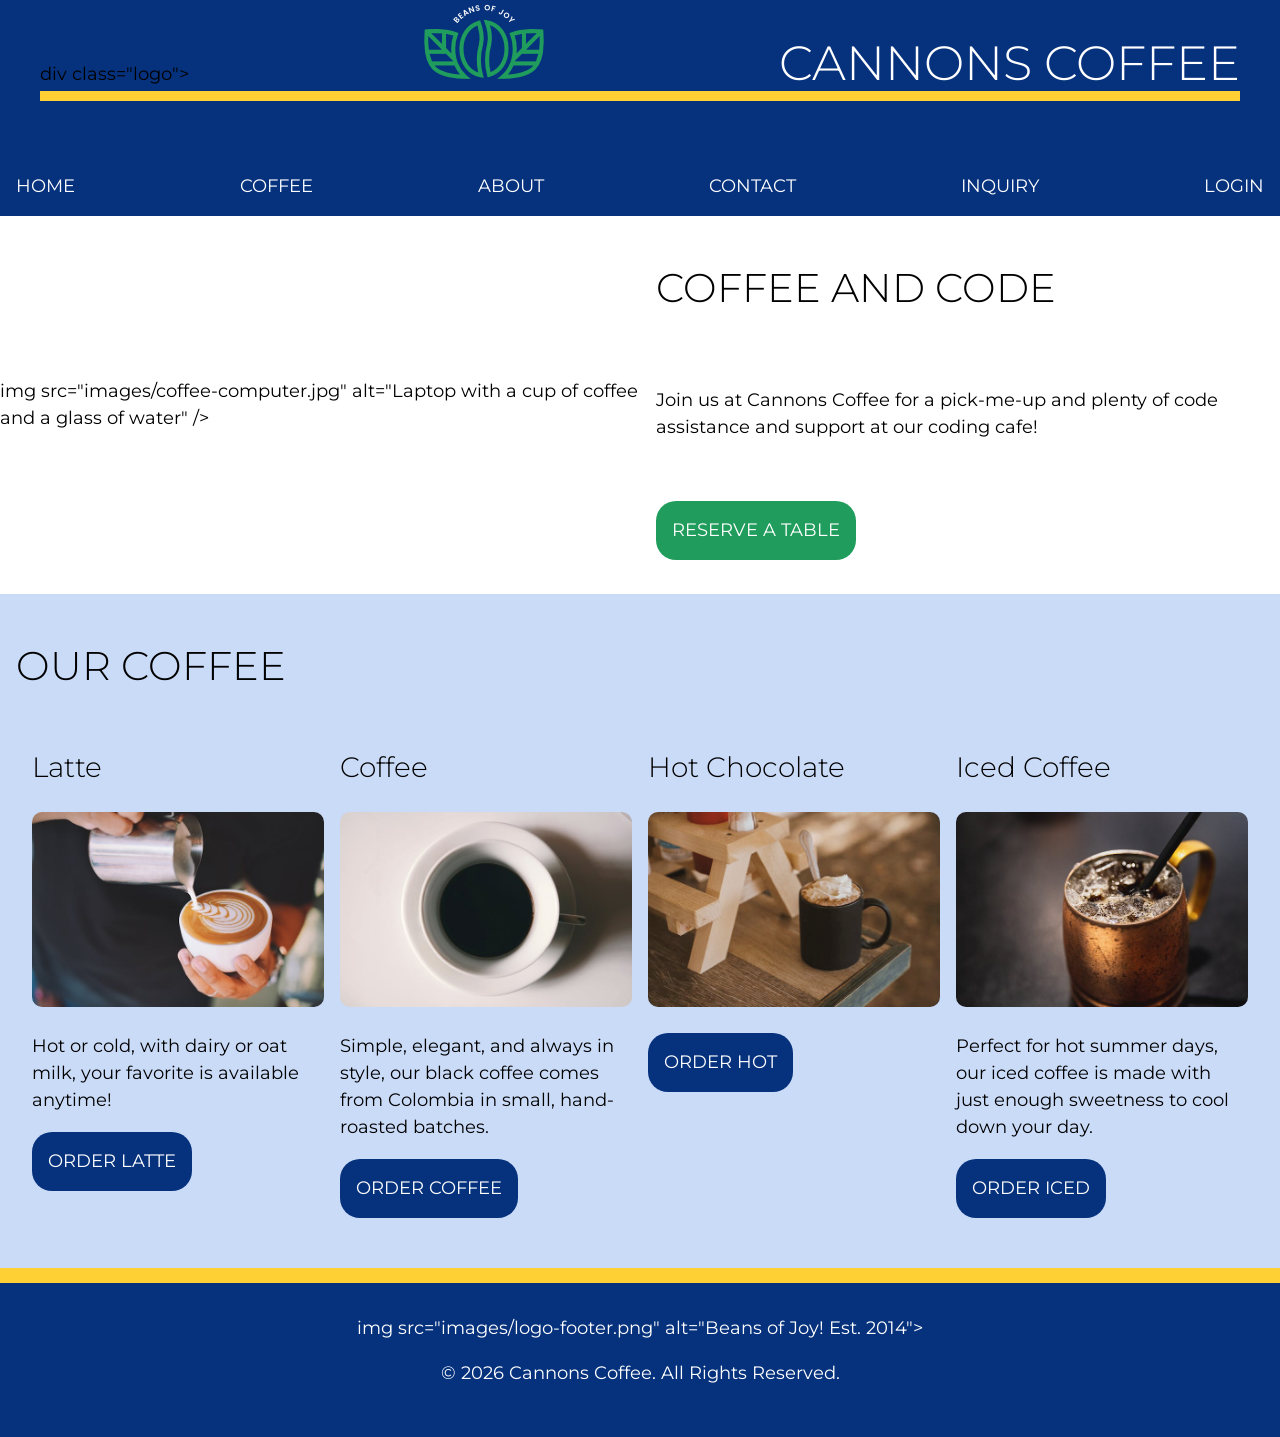
==== commit b44f9228: "first commit" ====
--- a/index.html
+++ b/index.html
@@ -6,7 +6,7 @@
     <meta charset="UTF-8">
    
     <meta name="viewport" content="width=device-width, initial-scale=1.0">
-   title>Document</title>
+   <title>Document</title>
    
     <link rel="stylesheet" href="css/style.css">
 </head>
--- a/css/style.css
+++ b/css/style.css
@@ -1,72 +1,41 @@
-@import url('https://fonts.googleapis.com/css2?family=Montserrat:wght@300;400;500;600;700&display=swap');
-
+@import url('https://fonts.googleapis.com/css2?family=Montserrat:ital,wght@0,100..900;1,100..900&display=swap');
+
+:root {
+    --black: #000000;
+    --catalina: #06327D;
+    --bluetiful: #2B70E4;
+    --vegan: #209D5C;
+    --sunglow: #FFD034;
+    --white: #FFFFFF;
+    --lightblue: #CADBF8;
+    --font: montserrat;
+}
+
+/* BASIC FORMATTING */
+html {
+    box-sizing: border-box;
+}
 
 *,
-*::before,
-*::after {
-    box-sizing: border-box;
+*:before,
+*:after {
+    box-sizing: inherit;
+}
+
+body {
+    font-family: var(--font);
+    font-size: 1.125rem;
+    line-height: 1.5;
+    color: black;
+    background-color: var(--catalina);
     margin: 0;
     padding: 0;
 }
 
-html {
-    -webkit-text-size-adjust: 100%;
-}
-
-img,
-picture {
-    display: block;
-    max-width: 100%;
-}
-
-button {
-    font: inherit;
-    cursor: pointer;
-    border: none;
-    background: none;
-}
-
-a {
-    text-decoration: none;
-    color: inherit;
-}
-
-ul,
-ol {
-    list-style: none;
-}
-
-:root {
-    --color-black: #000000;
-    --color-catalina: #06327d;
-    /* primary dark blue — header/footer */
-    --color-bluetiful: #2b70e4;
-    /* accent blue */
-    --color-vegan: #209d5c;
-    /* green — buttons like "Reserve a Table" */
-    --color-sunglow: #ffd034;
-    /* yellow — borders/accents */
-    --color-white: #ffffff;
-    --color-light-blue: #cadbf8;
-    /* section background, e.g. "Our Coffee" */
-
-    /* Breakpoints */
-    --bp-mobile: 0px;
-    /* 0 – 649px */
-    --bp-tablet: 650px;
-    /* 650px+ */
-    --bp-desktop: 1000px;
-    /* 1000px+ */
-}
-
-
-body {
-    font-family: 'Montserrat', sans-serif;
-    font-size: 1.125rem;
-    /* body */
-    line-height: 1.5;
-    color: var(--color-black);
-    background-color: var(--color-catalina);
+.container {
+    max-width: 1200px;
+    margin: 0 auto;
+    padding: 0rem;
 }
 
 h1 {
@@ -75,7 +44,6 @@
     font-weight: 300;
     text-transform: uppercase;
     margin: 0;
- 
 }
 
 h2 {
@@ -83,6 +51,7 @@
     line-height: 1.1667;
     font-weight: 300;
     text-transform: uppercase;
+
 }
 
 h3 {
@@ -91,239 +60,182 @@
     font-weight: 300;
 }
 
-p {
-    font-size: 1.125rem;
-    line-height: 1.5;
-}
-
-
-.container {
+.button {
+    display: inline-block;
+    padding: 1rem;
+    border-radius: 20px;
+    text-decoration: none;
+    background-color: var(--vegan);
+    color: var(--white)
+}
+
+nav {
+    padding-top: 2rem;
+}
+
+nav a {
+    text-decoration: none;
+    text-transform: uppercase;
+    color: var(--white);
+
+}
+
+nav ul {
+    list-style-type: none;
+    padding: 1rem;
+    margin: 0;
+    display: flex;
+    flex-flow: row wrap;
+    gap: 1rem;
+    margin-top: 1.5rem;
+}
+
+header {
+    text-align: center;
+    border-bottom: 10px solid #FFD034;
+
+    display: flex;
+    justify-content: center;
+    flex-flow: row wrap;
+    align-items: baseline;
+
+}
+
+h1 {
+    color: var(--white);
+    display: inline;
+
+}
+
+.grid1 {
+    display: grid;
+    grid-template-columns: 1fr 1fr;
+    background-color: var(--white);
     width: 100%;
-    max-width: 1200px;
-    margin-inline: auto;
-}
-
-
-.btn {
-    display: inline-block;
-    font-family: 'Montserrat', sans-serif;
-    font-size: 0.875rem;
-    font-weight: 600;
-    text-transform: uppercase;
-    letter-spacing: 0.03em;
-    padding: 0.75rem 1.5rem;
-    border-radius: 4px;
-    color: var(--color-white);
-}
-
-.btn--green {
-    background-color: var(--color-vegan);
-    
-}
-
-.btn--blue {
-    background-color: var(--color-catalina);
-}
-
-
-.site-header {
-    background-color: var(--color-catalina);
-    border-bottom: 4px solid var(--color-sunglow);
-    color: var(--color-white);
-    padding-block: 1.5rem;
-}
-
-.site-header__inner {
-    display: flex;
-    flex-direction: column;
     align-items: center;
-    gap: 1rem;
-}
-
-.logo {
-    display: flex;
-    align-items: center;
-    gap: 0.75rem;
-    color: var(--color-white);
-}
-
-.logo__img {
-    width: 48px;
-    height: 48px;
-}
-
-.logo__text {
-    font-size: 1.5rem;
-    font-weight: 700;
-    letter-spacing: 0.02em;
-}
-
-.main-nav__list {
-    display: flex;
-    gap: 1.5rem;
-    font-size: 0.875rem;
-    font-weight: 600;
-    letter-spacing: 0.03em;
-    text-transform: uppercase;
-}
-
-
-.coffee {
-    display: flex;
-    flex-direction: column;
-    
-    background-color: var(--color-white);
-}
-
-.coffee__media img {
-    width: 100%;
-    height: 260px;
-    object-fit: cover;
-}
-
-.coffee__content {
-    padding: 2rem 1.5rem;
-    display: flex;
-    flex-direction: column;
-    align-items: flex-start;
-    gap: 1rem;
-}
-
-.coffee__content h1 {
-    font-size: 2rem;
-    /* scaled down from 3rem on mobile so it doesn't overwhelm */
-}
-
-
-.product {
-    display: flex;
-    flex-direction: row;
-    border-bottom: 4px solid var(--color-sunglow);
-    background-color: var(--color-white);
-}
-
-.product__media {
-    flex: 1;
-}
-
-.product__media img {
-    width: 100%;
-    height: 100%;
-    min-height: 220px;
-    object-fit: cover;
-}
-
-.product__content {
-    flex: 1;
+}
+
+img {
+    max-width: 100%;
+
+}
+
+.cards img {
+    border-radius: 10px;
+}
+
+.grid2 {
+    background-color: var(--lightblue);
+    padding: 1rem;
+}
+
+.gridtext {
     display: flex;
     flex-direction: column;
     justify-content: center;
+    gap: 1.5rem;
+    padding: 1rem;
     align-items: flex-start;
-    gap: 1rem;
-    padding: 1.5rem;
-}
-
-.product__content h1 {
-    font-size: 1.75rem;
-    /* scaled down on mobile so it fits beside the image */
-}
-
-
-.our-coffee {
-    background-color: var(--color-light-blue);
-    padding-block: 3rem;
-    border-bottom: 4px solid var(--color-sunglow);
-}
-
-.our-coffee h2 {
-    margin-bottom: 2rem;
-}
-
-.coffee-grid {
+}
+
+.cards {
     display: grid;
     grid-template-columns: 1fr;
-    /* mobile: single column */
-    gap: 2.5rem;
-}
-
-.coffee-card h3 {
-    margin-bottom: 0.75rem;
-}
-
-.coffee-card img {
-    width: 100%;
-    height: 200px;
-    object-fit: cover;
-    border-radius: 4px;
-    margin-bottom: 0.75rem;
-}
-
-.coffee-card p {
-    font-size: 1rem;
-    margin-bottom: 1rem;
-}
-
-
-.site-footer {
-    background-color: var(--color-catalina);
-    color: var(--color-white);
+    gap: 1rem;
+    margin: 1rem;
+}
+
+.button2 {
+    display: inline-block;
+    padding: 1rem;
+    border-radius: 20px;
+    text-decoration: none;
+    background-color: var(--catalina);
+    color: var(--white);
+    text-transform: uppercase;
+}
+
+footer {
+    background-color: var(--catalina);
+    color: #FFFFFF;
     text-align: center;
-    padding-block: 3rem;
-}
-
-.footer__logo {
-    margin-inline: auto;
-    margin-bottom: 1rem;
-    width: 140px;
-}
-
-.footer__copy {
-    font-size: 0.875rem;
-    opacity: 0.85;
-}
-
-
-
-/* Tablet: 650px and up */
+    padding: 2rem 0;
+    border-top: 15px solid #FFD034;
+}
+
+.logo {
+    align-items: center;
+    padding: 1rem;
+    gap: 0.5;
+
+}
+
+.buttonpage2 {
+    background-color: var(--vegan);
+    display: inline-block;
+    padding: 0.5rem;
+    border-radius: 20px;
+    text-decoration: none;
+    color: var(--white)
+}
+
+.lattegrid {
+    display: grid;
+    grid-template-columns: 1fr 1fr;
+    background-color: var(--white);
+    max-width: 100%;
+    gap: 1rem;
+    /* padding: 0%; */
+    align-items: center;
+    justify-content: center;
+
+}
+
 @media (min-width: 650px) {
-    .coffee{
-        flex-direction: row;
-    }
-
-    .coffee__media,
-    .coffee__content {
-        flex: 1;
-    }
-
-    .coffee__media img {
-        height: 100%;
-    }
-
-    .coffee__content {
+    header {
         justify-content: center;
-        padding: 2.5rem;
-    }
-
-    .coffee-grid {
+
+    }
+
+    .cards {
         grid-template-columns: 1fr 1fr;
-        /* 2x2 */
-    }
-}
-
-/* Desktop: 1000px and up */
+        grid-template-rows: 1fr 1fr;
+    }
+
+    nav ul {
+        justify-content: space-between;
+    }
+
+    .card1 {
+        grid-column: 1/2;
+    }
+}
+
+
+
 @media (min-width: 1000px) {
-    .coffee__content h1,
-    .product__content h1 {
-        font-size: 3rem;
-        /* full brand-guide size at desktop */
-    }
-
-    .product__content {
-        padding: 2.5rem;
-    }
-
-    .coffee-grid {
-        grid-template-columns: repeat(4, 1fr);
-        /* single row of 4 */
+    header {
+        justify-content: space-between;
+    }
+
+    nav ul {
+        justify-content: space-between;
+    }
+
+    .cards {
+        grid-template-columns: 1fr 1fr 1fr 1fr;
+        grid-template-rows: 1fr;
+    }
+
+    .logo {
+        display: flex;
+        align-items: center;
+        justify-content: flex-start;
+        gap: 1rem;
+
+    }
+
+    .logo img {
+        display: block;
     }
 }
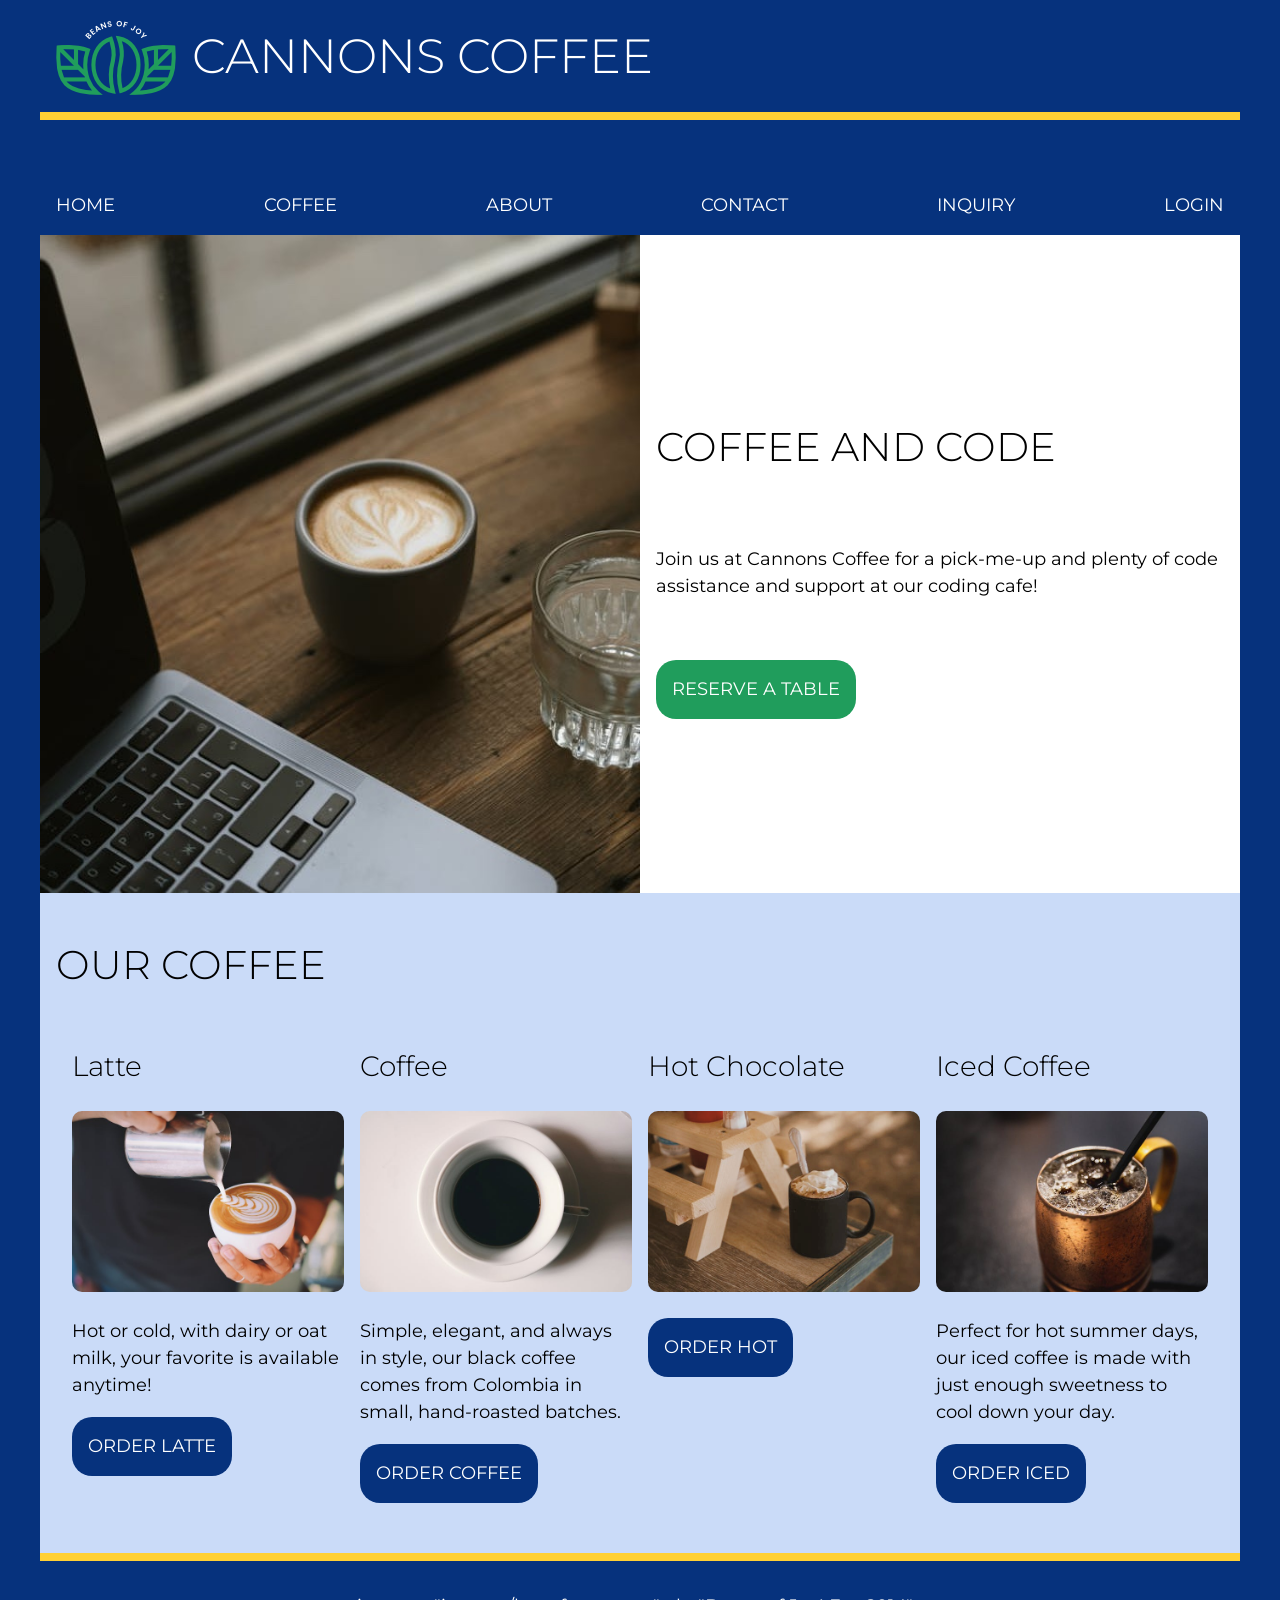
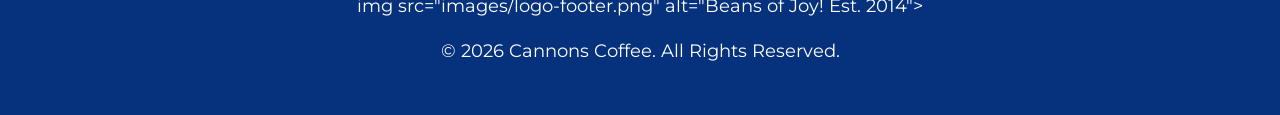
==== commit 20c7ae3b: "first commit" ====
--- a/index.html
+++ b/index.html
@@ -15,11 +15,11 @@
    <div class="container">
 
        <header>
-           div class="logo">
+           <div class="logo">
                 <img src="images/logo-nav.png" alt="Cannons Coffee Logo, Beans of Joy">
 
                 <h1>CANNONS COFFEE</h1>
-               </div>
+               </div> </header></body></html> <div>
             <nav>
               <ul>
                     <li><a href="index.html">Home</a></li>
@@ -35,7 +35,7 @@
 
     <main>
            <div class="grid1">
-               img src="images/coffee-computer.jpg"
+               <img src="images/coffee-computer.jpg"
                     alt="Laptop with a cup of coffee and a glass of water" />
                 <div class="gridtext">
                    <h2>coffee and code</h2>
--- a/css/style.css
+++ b/css/style.css
@@ -92,7 +92,7 @@
 
 header {
     text-align: center;
-    border-bottom: 10px solid #FFD034;
+    border-bottom: 8px solid #FFD034;
 
     display: flex;
     justify-content: center;
@@ -122,61 +122,6 @@
 
 .cards img {
     border-radius: 10px;
-}
-
-.grid2 {
-    background-color: var(--lightblue);
-    padding: 1rem;
-}
-
-.gridtext {
-    display: flex;
-    flex-direction: column;
-    justify-content: center;
-    gap: 1.5rem;
-    padding: 1rem;
-    align-items: flex-start;
-}
-
-.cards {
-    display: grid;
-    grid-template-columns: 1fr;
-    gap: 1rem;
-    margin: 1rem;
-}
-
-.button2 {
-    display: inline-block;
-    padding: 1rem;
-    border-radius: 20px;
-    text-decoration: none;
-    background-color: var(--catalina);
-    color: var(--white);
-    text-transform: uppercase;
-}
-
-footer {
-    background-color: var(--catalina);
-    color: #FFFFFF;
-    text-align: center;
-    padding: 2rem 0;
-    border-top: 15px solid #FFD034;
-}
-
-.logo {
-    align-items: center;
-    padding: 1rem;
-    gap: 0.5;
-
-}
-
-.buttonpage2 {
-    background-color: var(--vegan);
-    display: inline-block;
-    padding: 0.5rem;
-    border-radius: 20px;
-    text-decoration: none;
-    color: var(--white)
 }
 
 .lattegrid {
@@ -191,6 +136,57 @@
 
 }
 
+.grid2 {
+    background-color: var(--lightblue);
+    padding: 1rem;
+}
+
+.gridtext {
+    display: flex;
+    flex-direction: column;
+    justify-content: center;
+    gap: 1.5rem;
+    padding: 1rem;
+    align-items: flex-start;
+}
+
+.cards {
+    display: grid;
+    grid-template-columns: 1fr;
+    gap: 1rem;
+    margin: 1rem;
+}
+
+.button2 {
+    display: inline-block;
+    padding: 1rem;
+    border-radius: 20px;
+    text-decoration: none;
+    background-color: var(--catalina);
+    color: var(--white);
+    text-transform: uppercase;
+}
+
+
+
+.logo {
+    align-items: center;
+    padding: 1rem;
+    gap: 0.5;
+
+}
+
+.buttonpage2 {
+    background-color: var(--vegan);
+    display: inline-block;
+    padding: 0.5rem;
+    border-radius: 20px;
+    text-decoration: none;
+    color: var(--white)
+}
+
+
+
 @media (min-width: 650px) {
     header {
         justify-content: center;
@@ -238,4 +234,12 @@
     .logo img {
         display: block;
     }
+}
+
+footer {
+    background-color: var(--catalina);
+    color: #FFFFFF;
+    text-align: center;
+    padding: 2rem 0;
+    border-top: 8px solid #FFD034;
 }
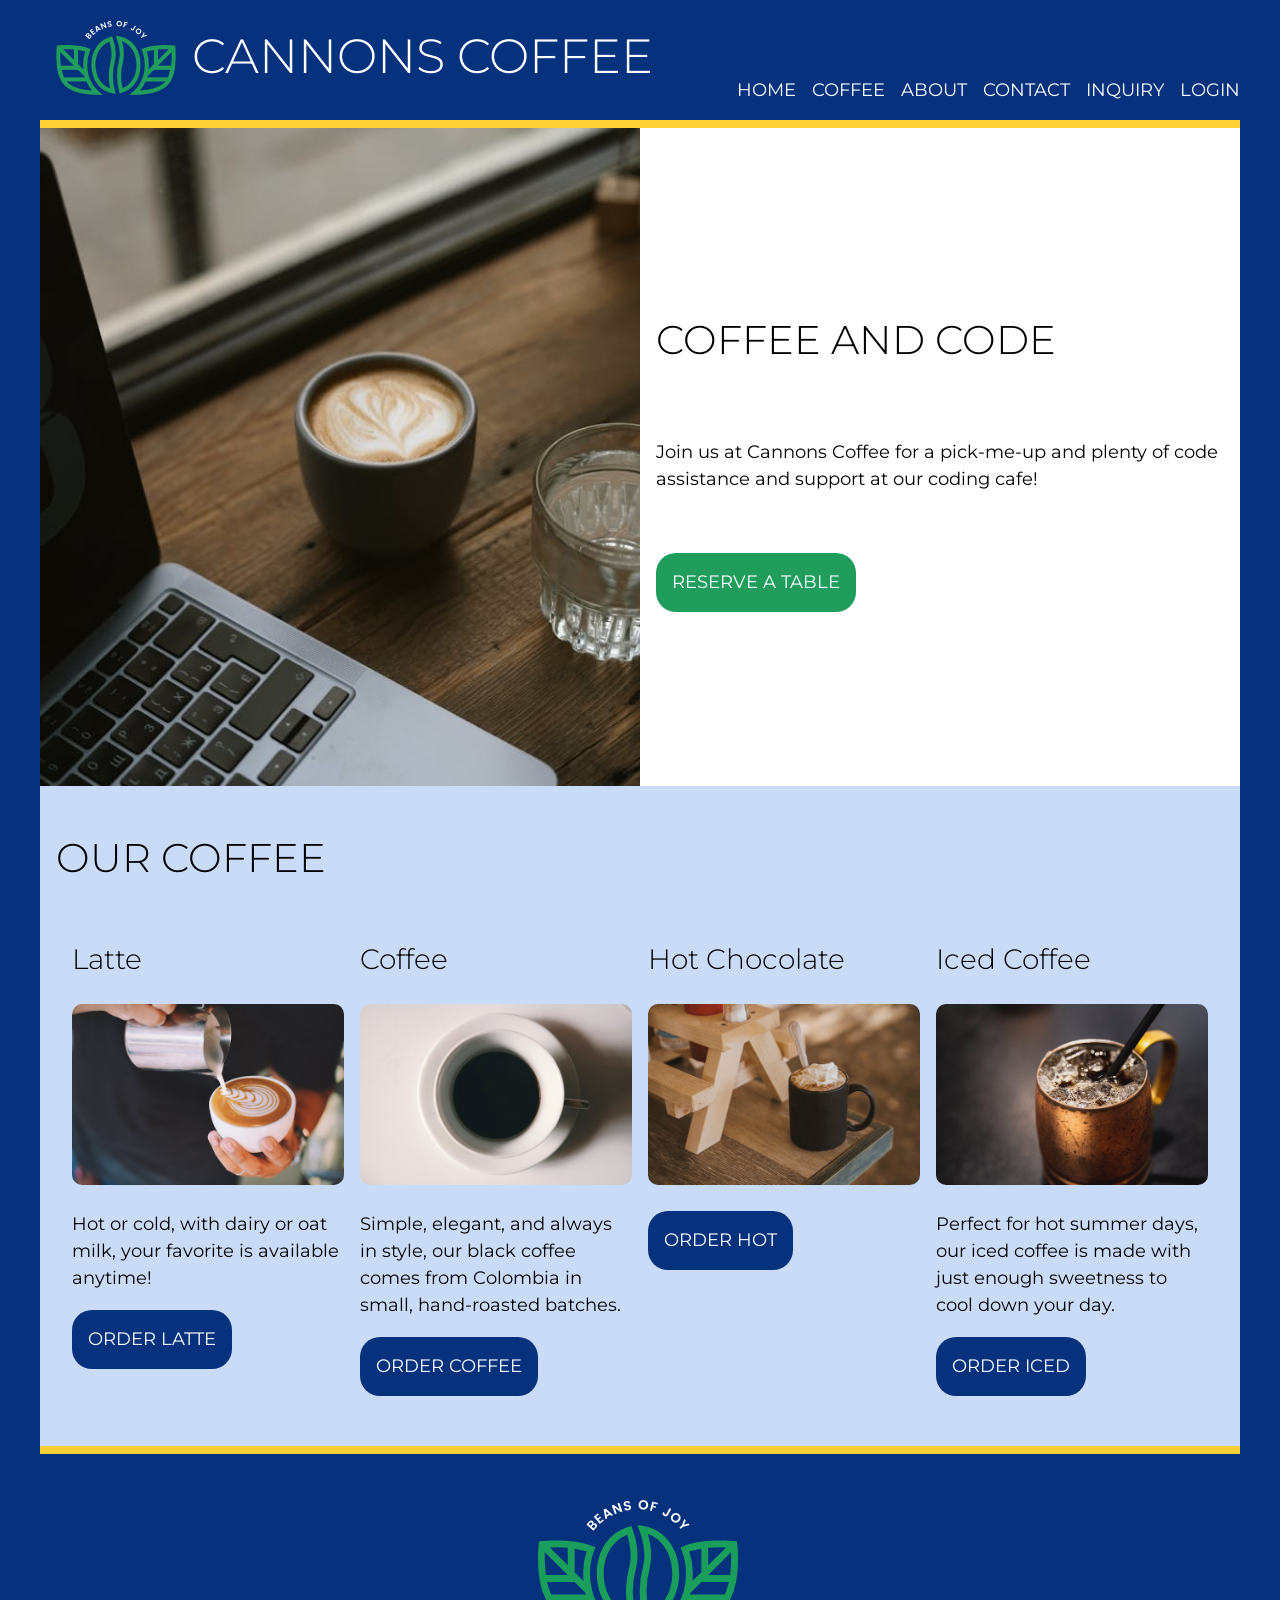
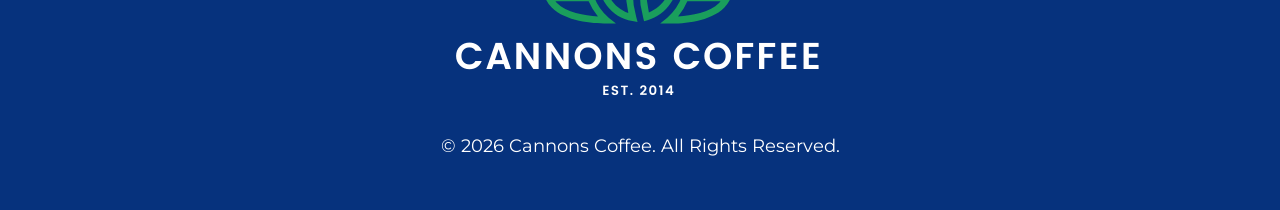
==== commit 0785a226: "fixed header" ====
--- a/index.html
+++ b/index.html
@@ -1,100 +1,143 @@
-<!DOCTYPE html>
+<!doctype html>
 <html lang="en">
+  <head>
+    <meta charset="UTF-8" />
 
-<head>
-   
-    <meta charset="UTF-8">
-   
-    <meta name="viewport" content="width=device-width, initial-scale=1.0">
-   <title>Document</title>
-   
-    <link rel="stylesheet" href="css/style.css">
-</head>
+    <meta name="viewport" content="width=device-width, initial-scale=1.0" />
+    <title>Document</title>
 
-<body>
-   <div class="container">
+    <link rel="stylesheet" href="css/style.css" />
+  </head>
 
-       <header>
-           <div class="logo">
-                <img src="images/logo-nav.png" alt="Cannons Coffee Logo, Beans of Joy">
+  <body>
+    <div class="container">
+      <header>
+        <div class="logo">
+          <img
+            src="images/logo-nav.png"
+            alt="Cannons Coffee Logo, Beans of Joy"
+          />
 
-                <h1>CANNONS COFFEE</h1>
-               </div> </header></body></html> <div>
-            <nav>
-              <ul>
-                    <li><a href="index.html">Home</a></li>
-                    <li><a href="latte.html">Coffee</a></li>
-                   <li><a href="https://konacoffeepurveyors.com/" target="_blank">About</a></li>
-                   <li><a href="mailto:mbelmodis88@gmail.com" target="_blank">Contact</a></li>
-                    <li><a href="inquiry.html">Inquiry</a></li>
-                    <li><a href="login.html">Login</a></li>
-                   </ul>
-                </nav>
+          <h1>CANNONS COFFEE</h1>
+        </div>
 
-           </header>
+        <nav>
+          <ul>
+            <li><a href="index.html">Home</a></li>
+            <li><a href="latte.html">Coffee</a></li>
+            <li>
+              <a href="https://konacoffeepurveyors.com/" target="_blank"
+                >About</a
+              >
+            </li>
+            <li>
+              <a href="mailto:mbelmodis88@gmail.com" target="_blank">Contact</a>
+            </li>
+            <li><a href="inquiry.html">Inquiry</a></li>
+            <li><a href="login.html">Login</a></li>
+          </ul>
+        </nav>
+      </header>
 
-    <main>
-           <div class="grid1">
-               <img src="images/coffee-computer.jpg"
-                    alt="Laptop with a cup of coffee and a glass of water" />
-                <div class="gridtext">
-                   <h2>coffee and code</h2>
-                    <p>Join us at Cannons Coffee for a pick-me-up and plenty of code assistance and support at
-                        our coding cafe! </p>
-                    <p><a href="https://www.google.com/?zx=1784225385060" target="_blank" class="button">RESERVE
-                            A TABLE</a></p>
-                   </div>
+      <main>
+        <div class="grid1">
+          <img
+            src="images/coffee-computer.jpg"
+            alt="Laptop with a cup of coffee and a glass of water"
+          />
+          <div class="gridtext">
+            <h2>coffee and code</h2>
+            <p>
+              Join us at Cannons Coffee for a pick-me-up and plenty of code
+              assistance and support at our coding cafe!
+            </p>
+            <p>
+              <a
+                href="https://www.google.com/?zx=1784225385060"
+                target="_blank"
+                class="button"
+                >RESERVE A TABLE</a
+              >
+            </p>
+          </div>
+        </div>
+        <div class="grid2">
+          <h2>OUR COFFEE</h2>
+          <div class="cards">
+            <div class="card1">
+              <h3>Latte</h3>
+              <img src="images/latte.jpg" alt="coffee-latte" />
+              <p>
+                Hot or cold, with dairy or oat milk, your favorite is available
+                anytime!
+              </p>
+              <p>
+                <a href="latte.html" target="_blank" class="button2"
+                  >order latte</a
+                >
+              </p>
             </div>
-            <div class="grid2">
-                <h2>OUR COFFEE</h2>
-                <div class="cards">
 
-                    <div class="card1">
-                       <h3>Latte</h3>
-                        <img src="images/latte.jpg" alt="coffee-latte" />
-                      <p>Hot or cold, with dairy or oat milk, your favorite is available anytime!</p>
-                      <p><a href="latte.html" target="_blank" class="button2">order latte</a></p>
-                   </div>
+            <div class="card2">
+              <h3>Coffee</h3>
+              <img src="images/coffee.jpg" alt="coffe in a cup" />
+              <p>
+                Simple, elegant, and always in style, our black coffee comes
+                from Colombia in small, hand-roasted batches.
+              </p>
+              <p>
+                <a
+                  href="https://www.google.com/?zx=1784225385060"
+                  target="_blank"
+                  class="button2"
+                  >order coffee</a
+                >
+              </p>
+            </div>
 
-                   <div class="card2">
-                       <h3>Coffee</h3>
-                       <img src="images/coffee.jpg" alt="coffe in a cup" />
-                       <p>Simple, elegant, and always in style, our black coffee comes from Colombia in small,
-                            hand-roasted batches.</p>
-                        <p><a href="https://www.google.com/?zx=1784225385060" target="_blank"
-                                class="button2">order coffee</a></p>
-                        </div>
+            <div class="card3">
+              <h3>Hot Chocolate</h3>
+              <img
+                src="images/hotchoc.jpg"
+                alt="Hot chocolate in a cup with whipped cream"
+              />
+              <p>
+                <a
+                  href="https://www.google.com/?zx=1784225385060"
+                  target="_blank"
+                  class="button2"
+                  >order hot</a
+                >
+              </p>
+            </div>
 
-                   <div class="card3">
-                       <h3>Hot Chocolate</h3>
-                        <img src="images/hotchoc.jpg" alt="Hot chocolate in a cup with whipped cream" />
-                       <p><a href="https://www.google.com/?zx=1784225385060" target="_blank"
-                                class="button2">order hot</a></p>
-                       </div>
+            <div class="card4">
+              <h3>Iced Coffee</h3>
+              <img
+                src="images/iced.jpg"
+                alt="Iced Coffee in a mug with straw"
+              />
+              <p>
+                Perfect for hot summer days, our iced coffee is made with just
+                enough sweetness to cool down your day.
+              </p>
+              <p>
+                <a
+                  href="https://www.google.com/?zx=1784225385060"
+                  target="_blank"
+                  class="button2"
+                  >order Iced</a
+                >
+              </p>
+            </div>
+          </div>
+        </div>
+      </main>
 
-                   <div class="card4">
-                       <h3>Iced Coffee</h3>
-                        <img src="images/iced.jpg" alt="Iced Coffee in a mug with straw" />
-                       <p>Perfect for hot summer days, our iced coffee is made with just enough sweetness to
-                            cool down your day.</p>
-                      <p><a href="https://www.google.com/?zx=1784225385060" target="_blank"
-                                class="button2">order Iced</a></p>
-                       </div>
-
-
-
-                    </div>
-                </div>
-
-          </main>
-<div>
-       <footer>
-            img src="images/logo-footer.png" alt="Beans of Joy! Est. 2014">
-            <p>&copy; 2026 Cannons Coffee. All Rights Reserved.</p>
-       </footer>
-
-       </div>
-
-</body>
-
-</html>+      <footer>
+        <img src="images/logo-footer.png" alt="Beans of Joy! Est. 2014" />
+        <p>&copy; 2026 Cannons Coffee. All Rights Reserved.</p>
+      </footer>
+    </div>
+  </body>
+</html>
--- a/css/style.css
+++ b/css/style.css
@@ -82,12 +82,12 @@
 
 nav ul {
     list-style-type: none;
-    padding: 1rem;
+    padding-bottom: 1rem;
     margin: 0;
     display: flex;
     flex-flow: row wrap;
     gap: 1rem;
-    margin-top: 1.5rem;
+    justify-content: center;
 }
 
 header {
@@ -104,7 +104,7 @@
 h1 {
     color: var(--white);
     display: inline;
-
+    margin: 0;
 }
 
 .grid1 {
@@ -188,19 +188,14 @@
 
 
 @media (min-width: 650px) {
-    header {
-        justify-content: center;
-
-    }
+
 
     .cards {
         grid-template-columns: 1fr 1fr;
         grid-template-rows: 1fr 1fr;
     }
 
-    nav ul {
-        justify-content: space-between;
-    }
+
 
     .card1 {
         grid-column: 1/2;
@@ -242,4 +237,8 @@
     text-align: center;
     padding: 2rem 0;
     border-top: 8px solid #FFD034;
+}
+
+.hidden {
+    display: none;
 }
